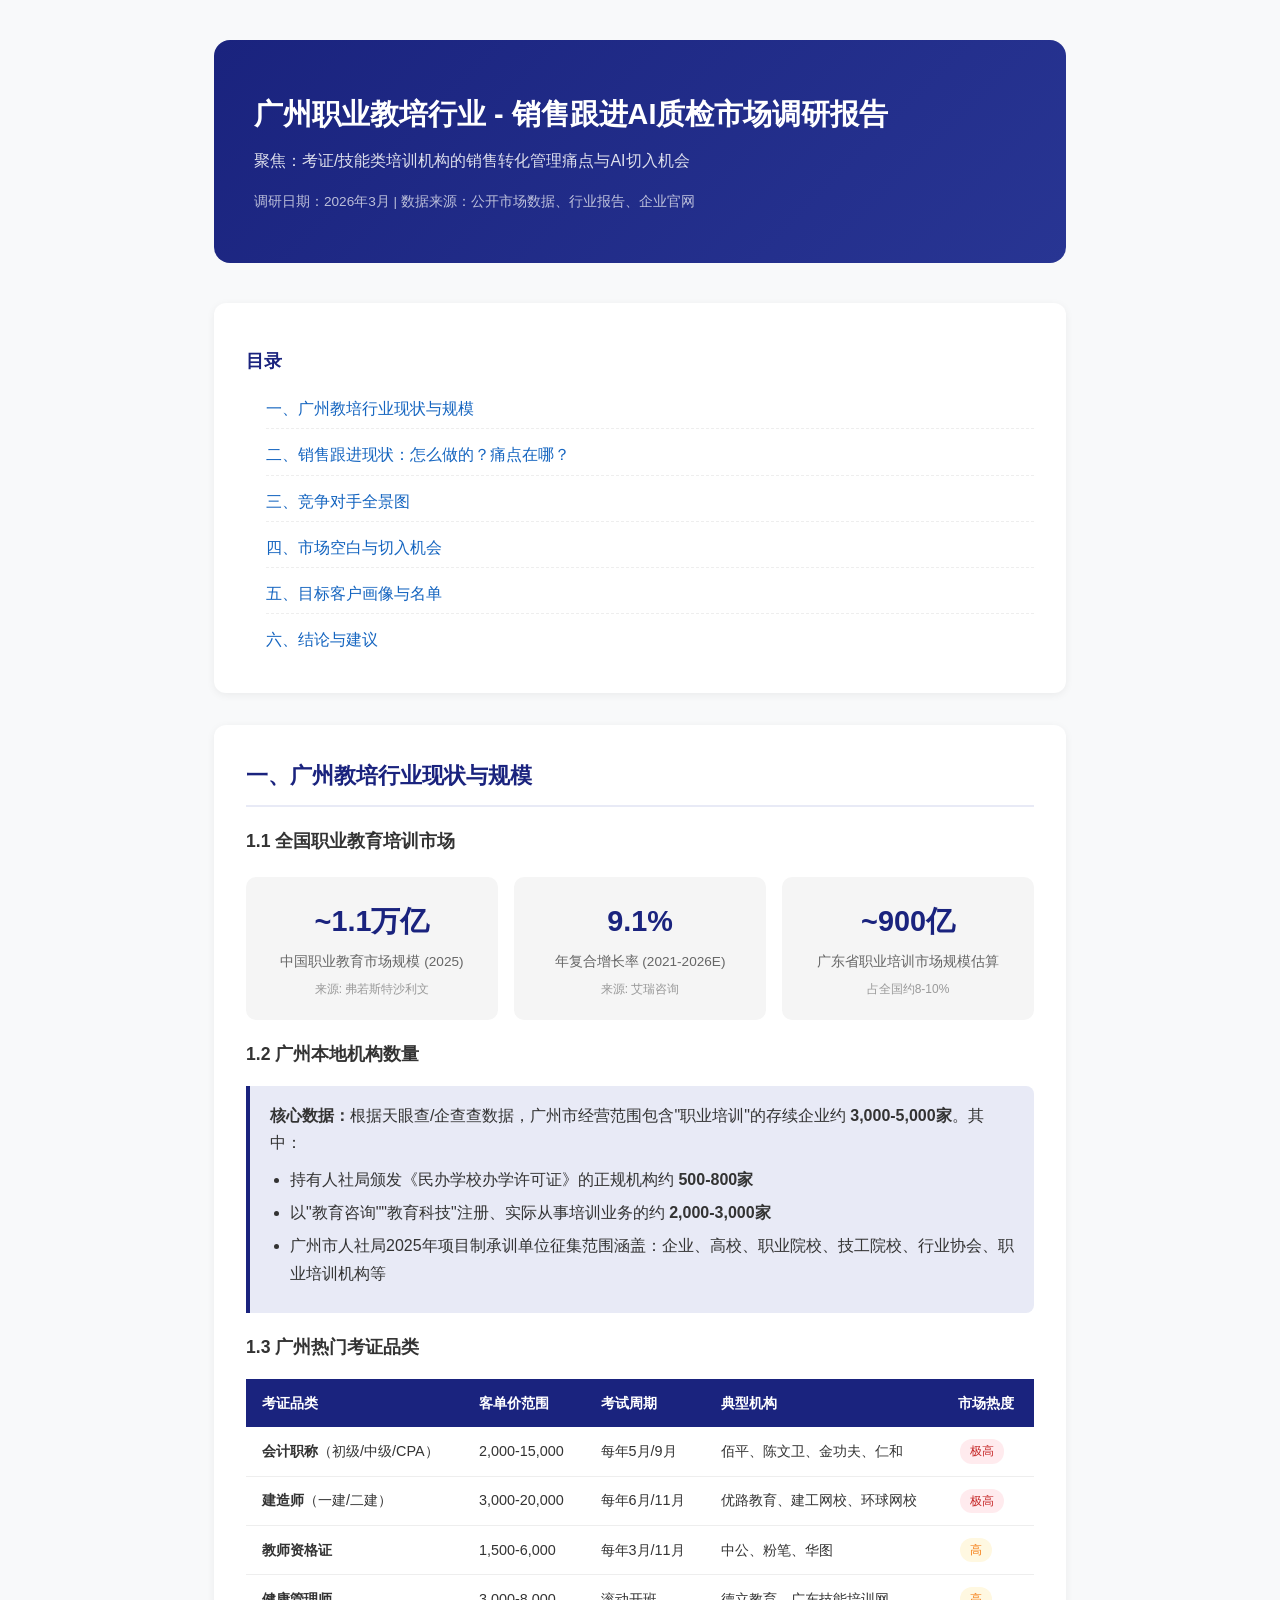
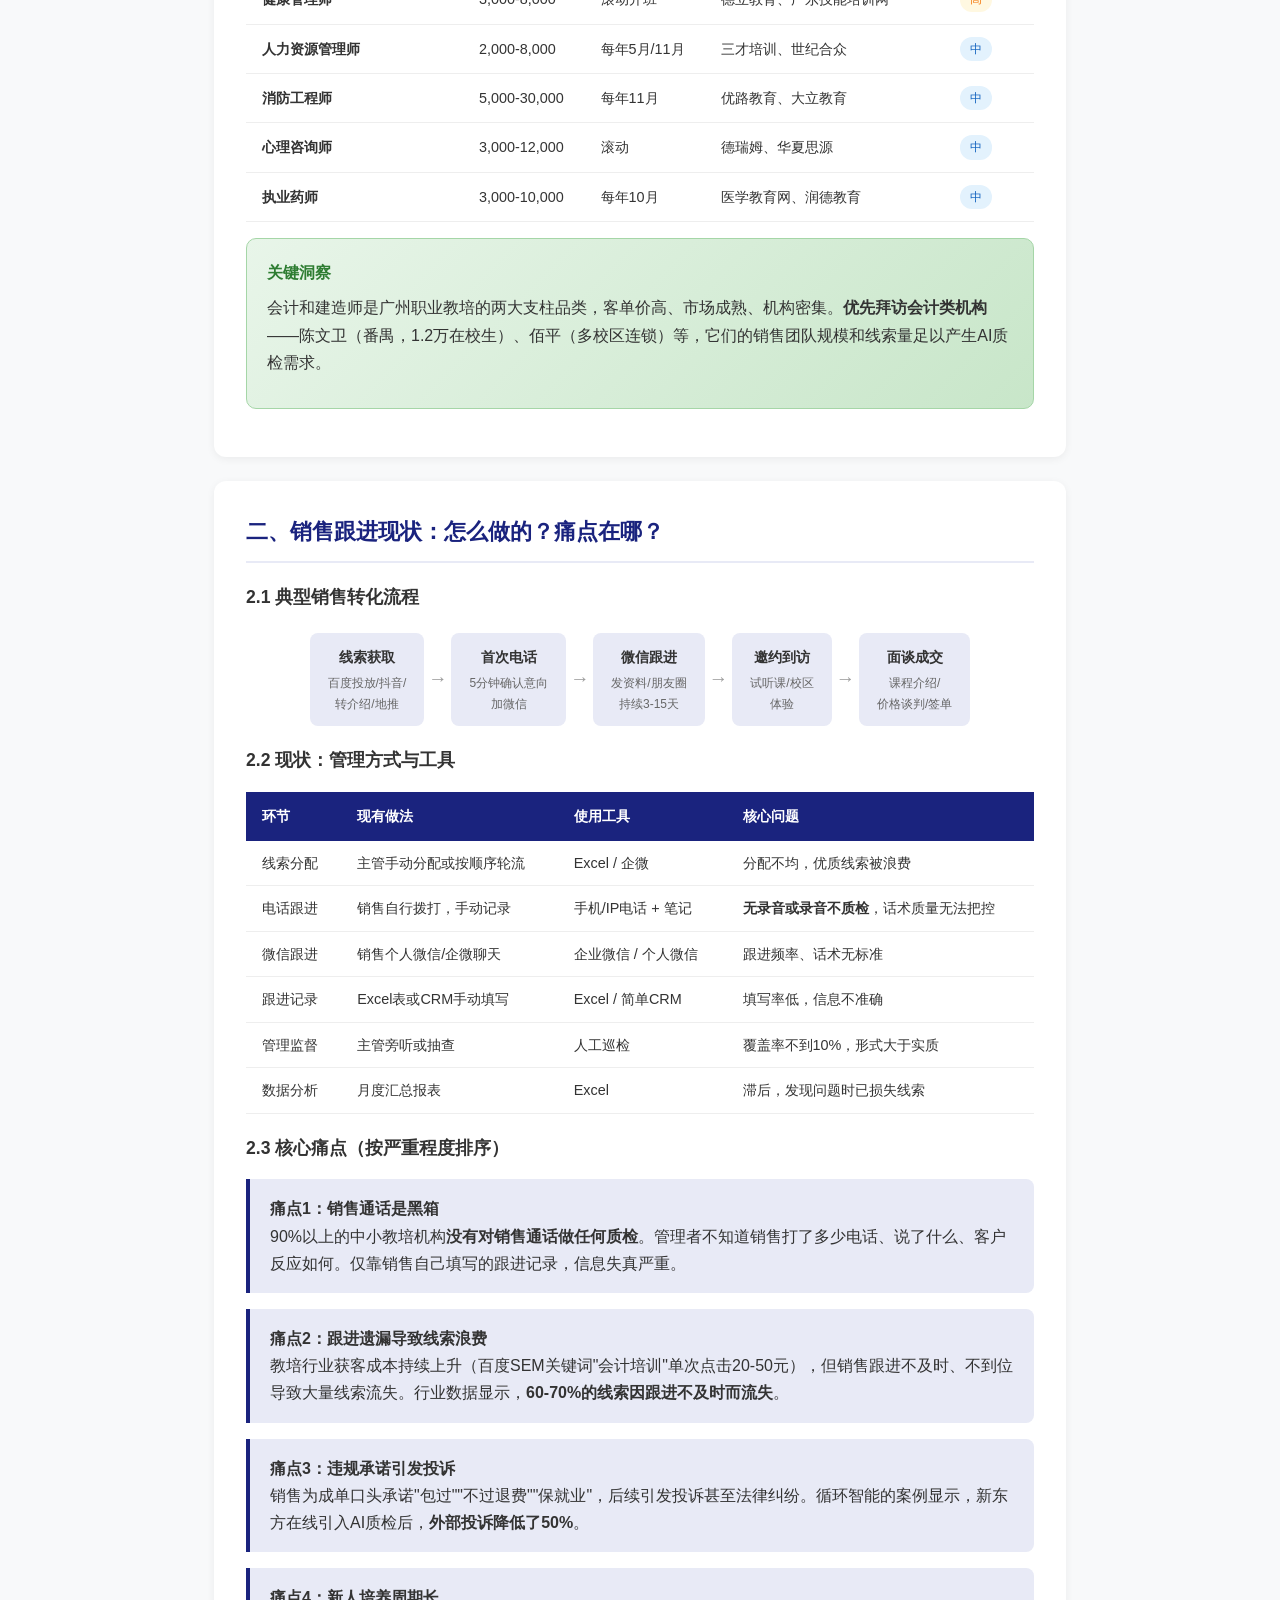
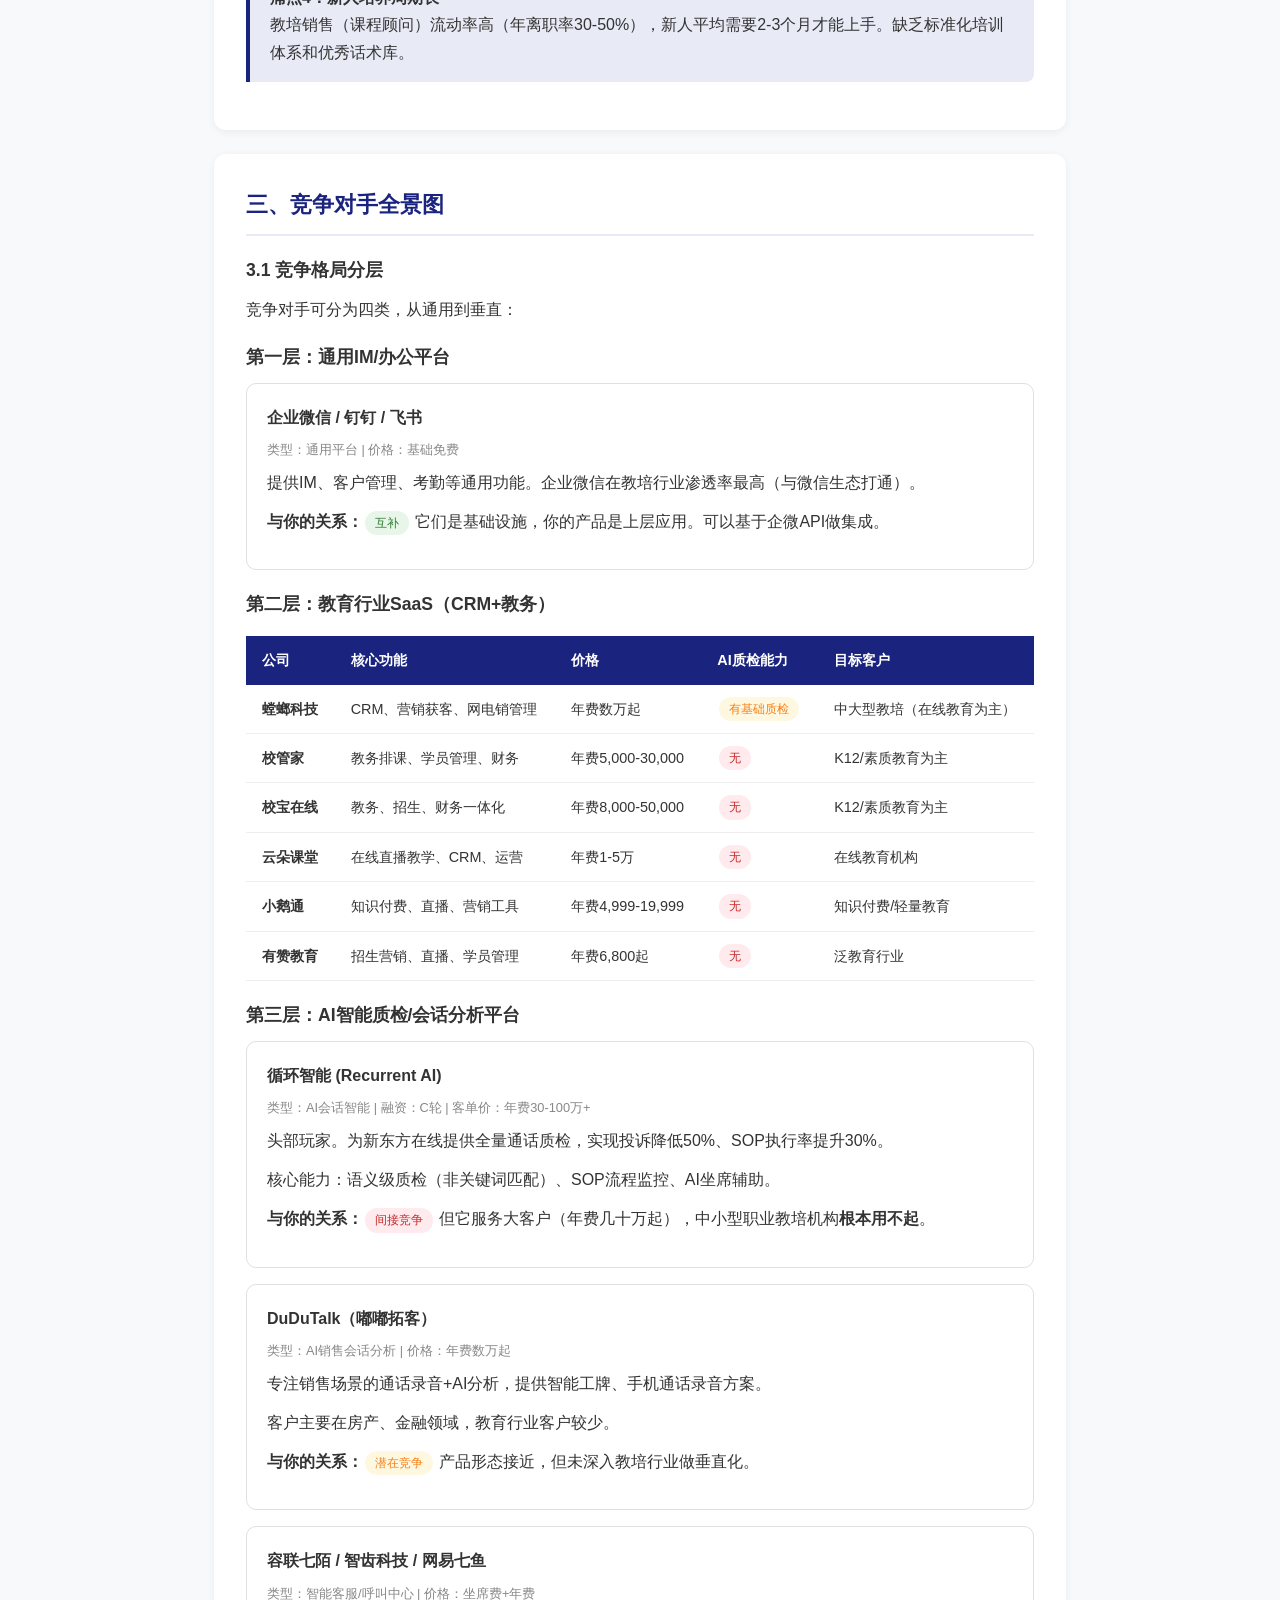
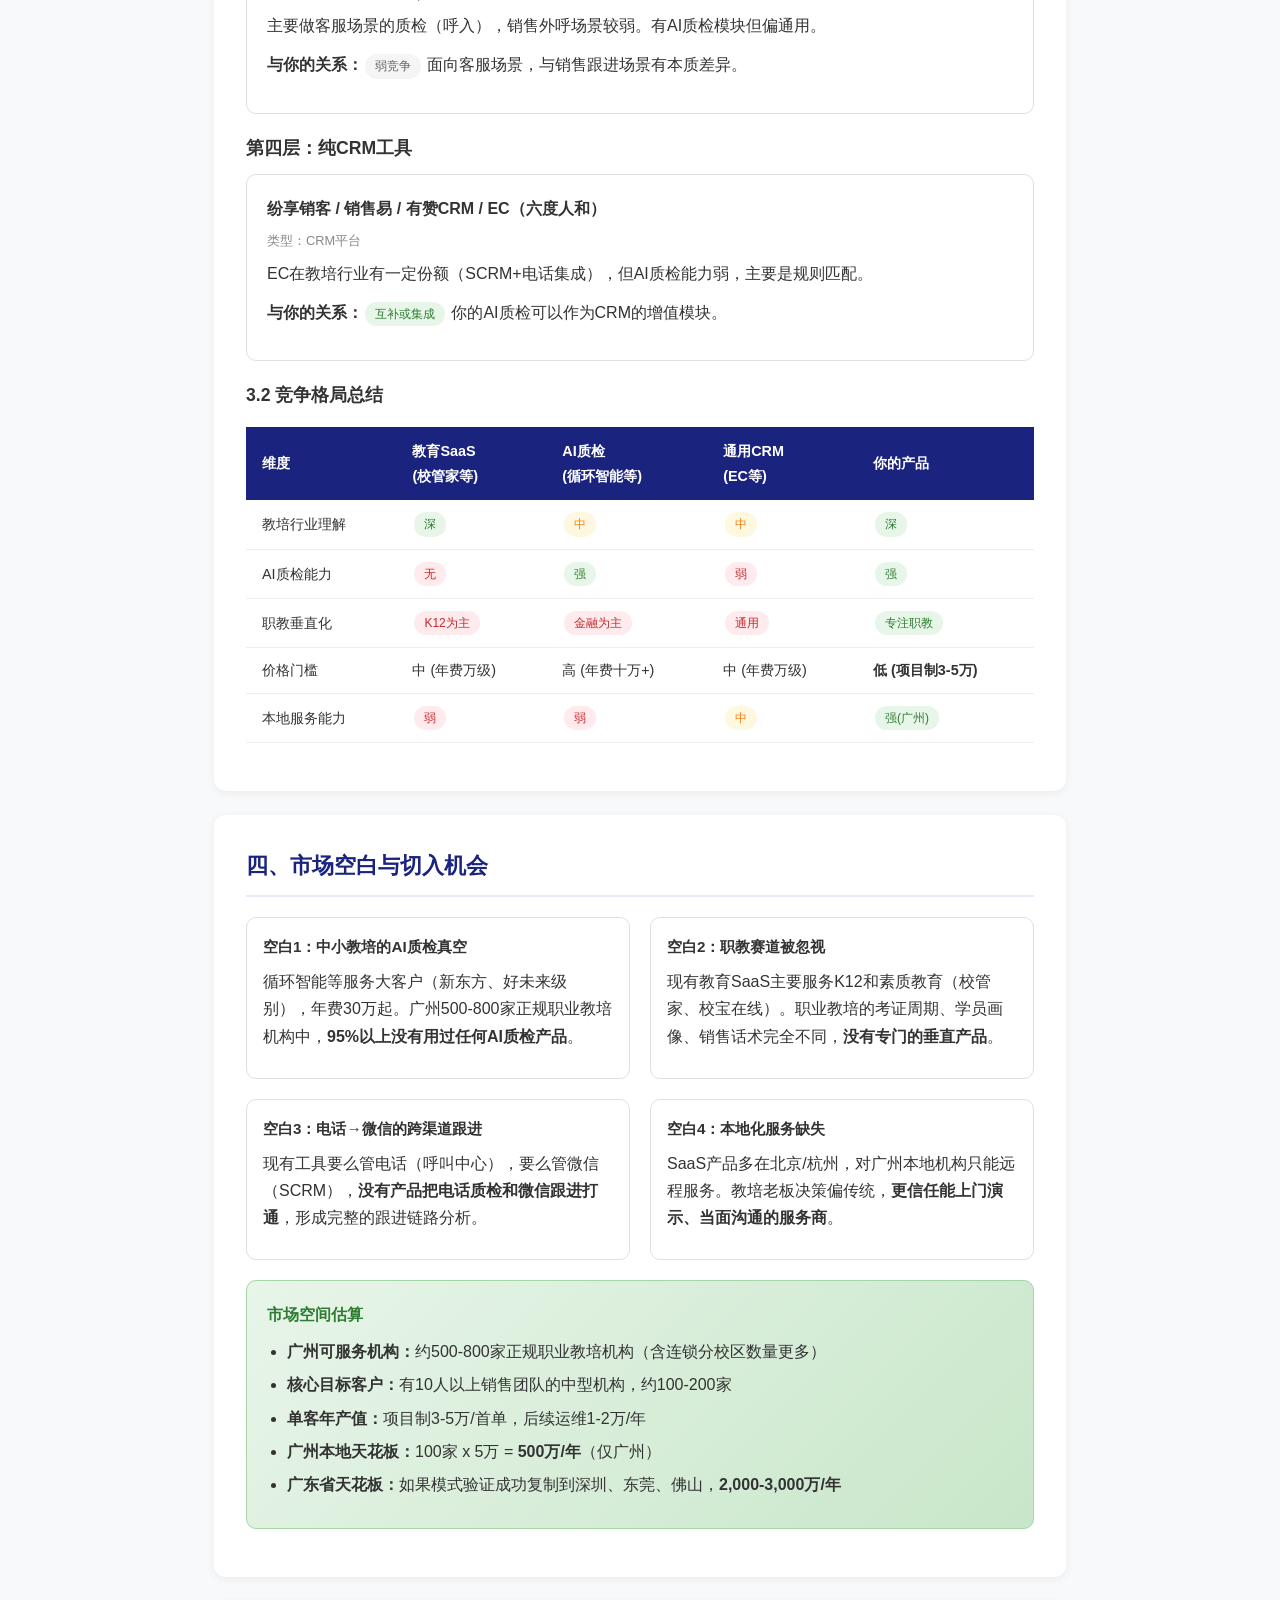
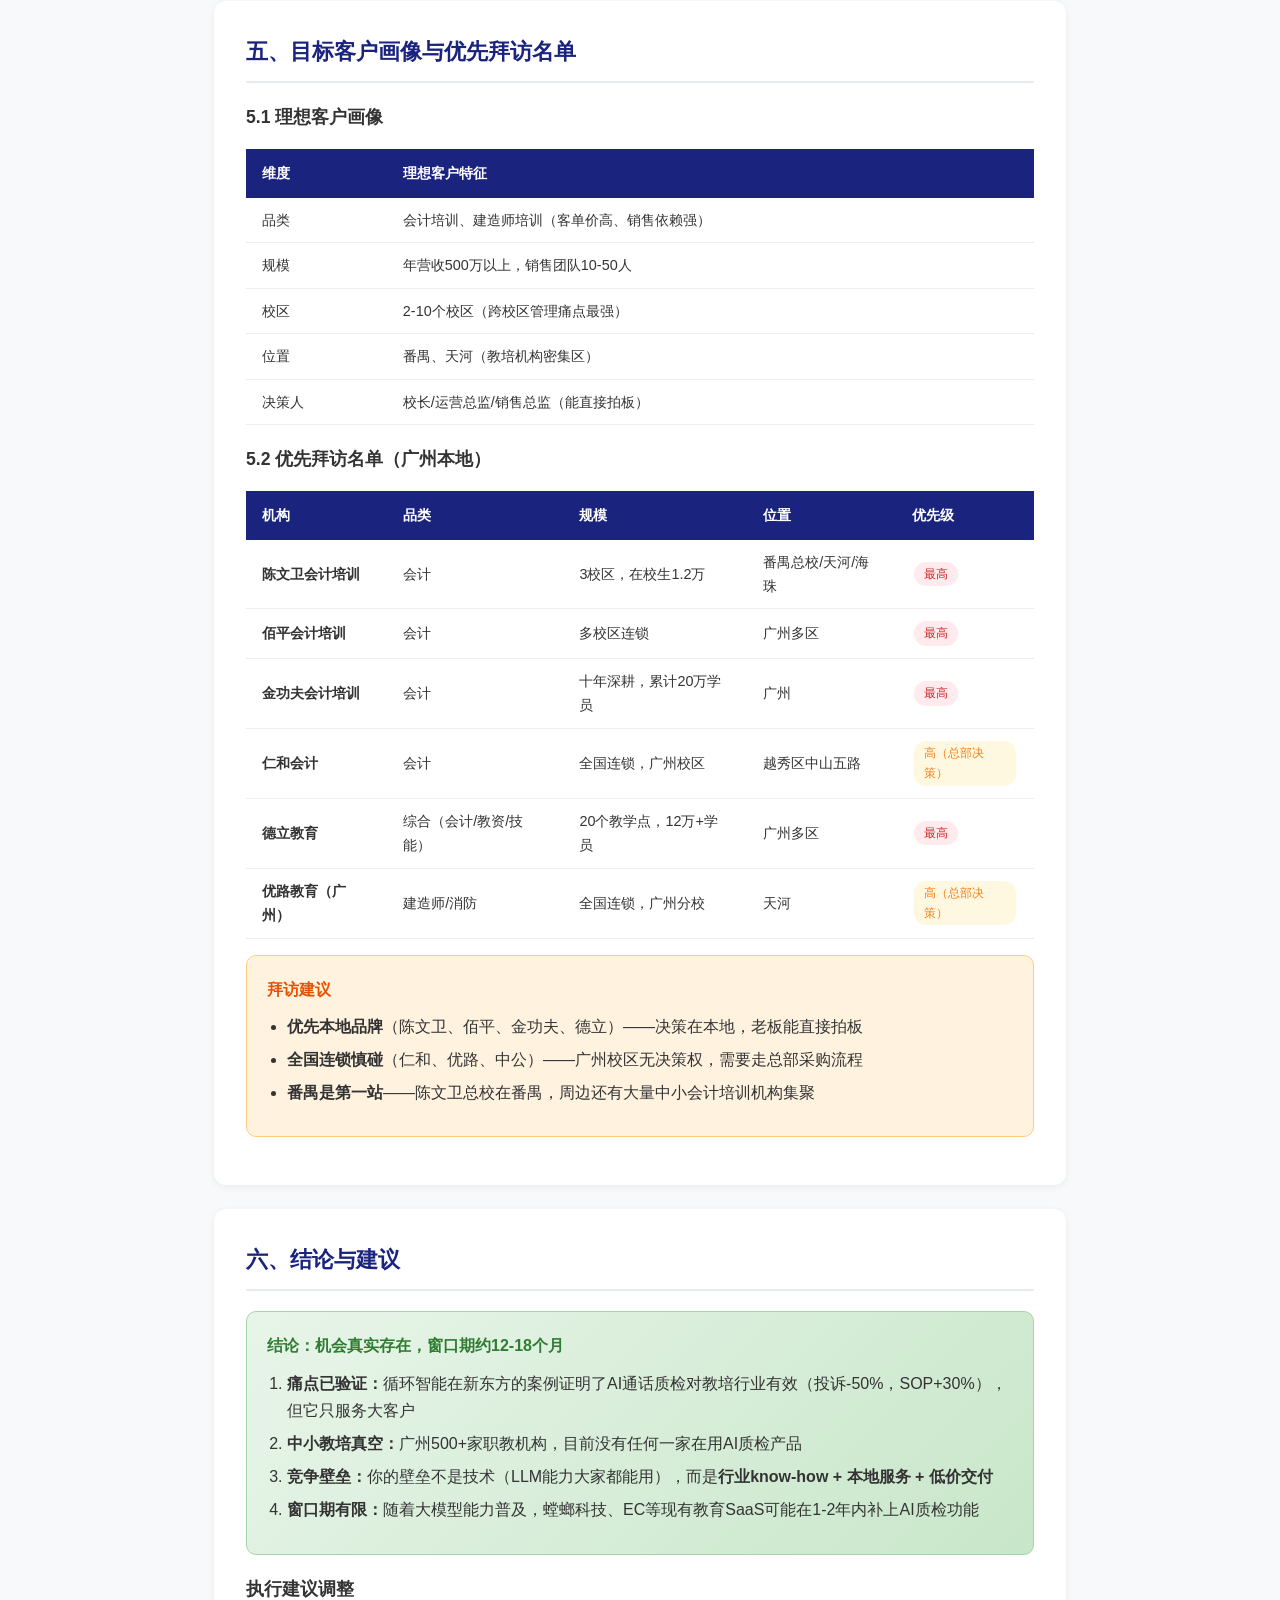
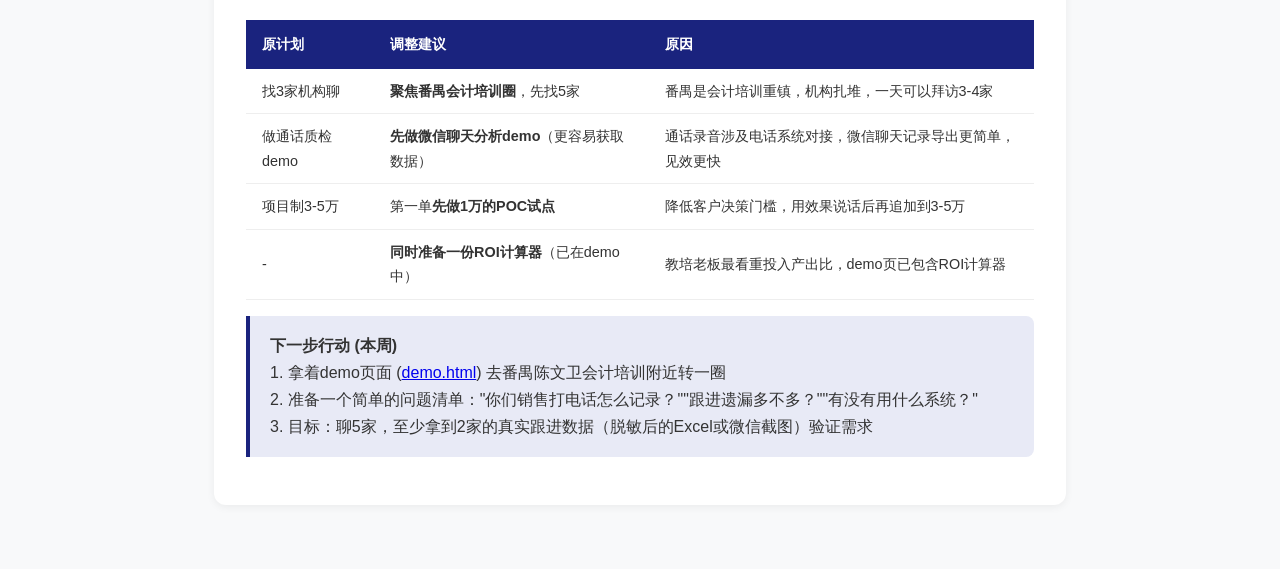
==== market-research.html @ 68fe446b "Add market research report for Guangzhou vocational training industry Comprehensive analysis coverin" ====
<!DOCTYPE html>
<html lang="zh-CN">
<head>
    <meta charset="UTF-8">
    <meta name="viewport" content="width=device-width, initial-scale=1.0">
    <title>广州职业教培行业 - 销售跟进AI质检市场调研报告</title>
    <style>
        * { margin: 0; padding: 0; box-sizing: border-box; }
        body { font-family: -apple-system, "PingFang SC", "Microsoft YaHei", sans-serif; background: #f8f9fa; color: #333; line-height: 1.7; }
        .report { max-width: 900px; margin: 0 auto; padding: 40px 24px; }
        .report-header { background: linear-gradient(135deg, #1a237e, #283593); color: #fff; padding: 50px 40px; border-radius: 16px; margin-bottom: 40px; }
        .report-header h1 { font-size: 1.8rem; margin-bottom: 8px; }
        .report-header .subtitle { opacity: 0.85; font-size: 1rem; }
        .report-header .date { margin-top: 16px; font-size: 0.85rem; opacity: 0.7; }
        .toc { background: #fff; border-radius: 12px; padding: 24px 32px; margin-bottom: 32px; box-shadow: 0 2px 8px rgba(0,0,0,0.06); }
        .toc h3 { margin-bottom: 12px; color: #1a237e; }
        .toc ul { list-style: none; }
        .toc li { padding: 6px 0; border-bottom: 1px dashed #eee; }
        .toc li:last-child { border: none; }
        .toc a { color: #1565c0; text-decoration: none; }
        .toc a:hover { text-decoration: underline; }
        section { background: #fff; border-radius: 12px; padding: 32px; margin-bottom: 24px; box-shadow: 0 2px 8px rgba(0,0,0,0.06); }
        h2 { font-size: 1.4rem; color: #1a237e; margin-bottom: 20px; padding-bottom: 10px; border-bottom: 2px solid #e8eaf6; }
        h3 { font-size: 1.1rem; color: #333; margin: 20px 0 10px; }
        p { margin-bottom: 12px; }
        .highlight-box { background: #e8eaf6; border-left: 4px solid #1a237e; padding: 16px 20px; border-radius: 0 8px 8px 0; margin: 16px 0; }
        .data-grid { display: grid; grid-template-columns: repeat(auto-fit, minmax(200px, 1fr)); gap: 16px; margin: 20px 0; }
        .data-card { background: #f5f5f5; border-radius: 10px; padding: 20px; text-align: center; }
        .data-card .num { font-size: 1.8rem; font-weight: 700; color: #1a237e; }
        .data-card .label { font-size: 0.85rem; color: #666; margin-top: 4px; }
        .data-card .source { font-size: 0.75rem; color: #999; margin-top: 6px; }
        table { width: 100%; border-collapse: collapse; margin: 16px 0; font-size: 0.9rem; }
        th { background: #1a237e; color: #fff; padding: 12px 16px; text-align: left; }
        td { padding: 10px 16px; border-bottom: 1px solid #eee; }
        tr:hover td { background: #f5f5f5; }
        .tag { display: inline-block; padding: 2px 10px; border-radius: 12px; font-size: 0.75rem; font-weight: 500; margin: 2px; }
        .tag-red { background: #ffebee; color: #c62828; }
        .tag-green { background: #e8f5e9; color: #2e7d32; }
        .tag-blue { background: #e3f2fd; color: #1565c0; }
        .tag-yellow { background: #fff8e1; color: #f57f17; }
        .tag-gray { background: #f5f5f5; color: #616161; }
        .flow-chart { display: flex; align-items: center; gap: 0; margin: 20px 0; flex-wrap: wrap; justify-content: center; }
        .flow-step { background: #e8eaf6; border-radius: 8px; padding: 12px 18px; text-align: center; min-width: 100px; }
        .flow-step .step-title { font-weight: 600; font-size: 0.9rem; }
        .flow-step .step-desc { font-size: 0.75rem; color: #666; margin-top: 4px; }
        .flow-arrow { font-size: 1.2rem; color: #9e9e9e; padding: 0 4px; }
        .verdict { background: linear-gradient(135deg, #e8f5e9, #c8e6c9); border: 1px solid #a5d6a7; border-radius: 10px; padding: 20px; margin: 16px 0; }
        .verdict h4 { color: #2e7d32; margin-bottom: 8px; }
        .warning { background: #fff3e0; border: 1px solid #ffcc80; border-radius: 10px; padding: 20px; margin: 16px 0; }
        .warning h4 { color: #e65100; margin-bottom: 8px; }
        ul, ol { margin: 10px 0 10px 20px; }
        li { margin-bottom: 6px; }
        .competitor-card { border: 1px solid #e0e0e0; border-radius: 10px; padding: 20px; margin-bottom: 16px; }
        .competitor-card h4 { margin-bottom: 8px; }
        .competitor-card .comp-type { font-size: 0.8rem; color: #888; margin-bottom: 8px; }
        .gap-matrix { display: grid; grid-template-columns: 1fr 1fr; gap: 20px; margin: 20px 0; }
        .gap-item { border: 1px solid #e0e0e0; border-radius: 10px; padding: 16px; }
        .gap-item h4 { font-size: 0.95rem; margin-bottom: 8px; }
        @media (max-width: 600px) {
            .gap-matrix { grid-template-columns: 1fr; }
            .flow-arrow { display: none; }
            .flow-chart { gap: 8px; }
        }
    </style>
</head>
<body>

<div class="report">

<div class="report-header">
    <h1>广州职业教培行业 - 销售跟进AI质检市场调研报告</h1>
    <div class="subtitle">聚焦：考证/技能类培训机构的销售转化管理痛点与AI切入机会</div>
    <div class="date">调研日期：2026年3月 | 数据来源：公开市场数据、行业报告、企业官网</div>
</div>

<div class="toc">
    <h3>目录</h3>
    <ul>
        <li><a href="#sec1">一、广州教培行业现状与规模</a></li>
        <li><a href="#sec2">二、销售跟进现状：怎么做的？痛点在哪？</a></li>
        <li><a href="#sec3">三、竞争对手全景图</a></li>
        <li><a href="#sec4">四、市场空白与切入机会</a></li>
        <li><a href="#sec5">五、目标客户画像与名单</a></li>
        <li><a href="#sec6">六、结论与建议</a></li>
    </ul>
</div>

<!-- Section 1 -->
<section id="sec1">
<h2>一、广州教培行业现状与规模</h2>

<h3>1.1 全国职业教育培训市场</h3>

<div class="data-grid">
    <div class="data-card">
        <div class="num">~1.1万亿</div>
        <div class="label">中国职业教育市场规模 (2025)</div>
        <div class="source">来源: 弗若斯特沙利文</div>
    </div>
    <div class="data-card">
        <div class="num">9.1%</div>
        <div class="label">年复合增长率 (2021-2026E)</div>
        <div class="source">来源: 艾瑞咨询</div>
    </div>
    <div class="data-card">
        <div class="num">~900亿</div>
        <div class="label">广东省职业培训市场规模估算</div>
        <div class="source">占全国约8-10%</div>
    </div>
</div>

<h3>1.2 广州本地机构数量</h3>

<div class="highlight-box">
    <strong>核心数据：</strong>根据天眼查/企查查数据，广州市经营范围包含"职业培训"的存续企业约 <strong>3,000-5,000家</strong>。其中：
    <ul>
        <li>持有人社局颁发《民办学校办学许可证》的正规机构约 <strong>500-800家</strong></li>
        <li>以"教育咨询""教育科技"注册、实际从事培训业务的约 <strong>2,000-3,000家</strong></li>
        <li>广州市人社局2025年项目制承训单位征集范围涵盖：企业、高校、职业院校、技工院校、行业协会、职业培训机构等</li>
    </ul>
</div>

<h3>1.3 广州热门考证品类</h3>

<table>
    <thead>
        <tr>
            <th>考证品类</th>
            <th>客单价范围</th>
            <th>考试周期</th>
            <th>典型机构</th>
            <th>市场热度</th>
        </tr>
    </thead>
    <tbody>
        <tr>
            <td><strong>会计职称</strong>（初级/中级/CPA）</td>
            <td>2,000-15,000</td>
            <td>每年5月/9月</td>
            <td>佰平、陈文卫、金功夫、仁和</td>
            <td><span class="tag tag-red">极高</span></td>
        </tr>
        <tr>
            <td><strong>建造师</strong>（一建/二建）</td>
            <td>3,000-20,000</td>
            <td>每年6月/11月</td>
            <td>优路教育、建工网校、环球网校</td>
            <td><span class="tag tag-red">极高</span></td>
        </tr>
        <tr>
            <td><strong>教师资格证</strong></td>
            <td>1,500-6,000</td>
            <td>每年3月/11月</td>
            <td>中公、粉笔、华图</td>
            <td><span class="tag tag-yellow">高</span></td>
        </tr>
        <tr>
            <td><strong>健康管理师</strong></td>
            <td>3,000-8,000</td>
            <td>滚动开班</td>
            <td>德立教育、广东技能培训网</td>
            <td><span class="tag tag-yellow">高</span></td>
        </tr>
        <tr>
            <td><strong>人力资源管理师</strong></td>
            <td>2,000-8,000</td>
            <td>每年5月/11月</td>
            <td>三才培训、世纪合众</td>
            <td><span class="tag tag-blue">中</span></td>
        </tr>
        <tr>
            <td><strong>消防工程师</strong></td>
            <td>5,000-30,000</td>
            <td>每年11月</td>
            <td>优路教育、大立教育</td>
            <td><span class="tag tag-blue">中</span></td>
        </tr>
        <tr>
            <td><strong>心理咨询师</strong></td>
            <td>3,000-12,000</td>
            <td>滚动</td>
            <td>德瑞姆、华夏思源</td>
            <td><span class="tag tag-blue">中</span></td>
        </tr>
        <tr>
            <td><strong>执业药师</strong></td>
            <td>3,000-10,000</td>
            <td>每年10月</td>
            <td>医学教育网、润德教育</td>
            <td><span class="tag tag-blue">中</span></td>
        </tr>
    </tbody>
</table>

<div class="verdict">
    <h4>关键洞察</h4>
    <p>会计和建造师是广州职业教培的两大支柱品类，客单价高、市场成熟、机构密集。<strong>优先拜访会计类机构</strong>——陈文卫（番禺，1.2万在校生）、佰平（多校区连锁）等，它们的销售团队规模和线索量足以产生AI质检需求。</p>
</div>
</section>

<!-- Section 2 -->
<section id="sec2">
<h2>二、销售跟进现状：怎么做的？痛点在哪？</h2>

<h3>2.1 典型销售转化流程</h3>

<div class="flow-chart">
    <div class="flow-step">
        <div class="step-title">线索获取</div>
        <div class="step-desc">百度投放/抖音/<br>转介绍/地推</div>
    </div>
    <span class="flow-arrow">&rarr;</span>
    <div class="flow-step">
        <div class="step-title">首次电话</div>
        <div class="step-desc">5分钟确认意向<br>加微信</div>
    </div>
    <span class="flow-arrow">&rarr;</span>
    <div class="flow-step">
        <div class="step-title">微信跟进</div>
        <div class="step-desc">发资料/朋友圈<br>持续3-15天</div>
    </div>
    <span class="flow-arrow">&rarr;</span>
    <div class="flow-step">
        <div class="step-title">邀约到访</div>
        <div class="step-desc">试听课/校区<br>体验</div>
    </div>
    <span class="flow-arrow">&rarr;</span>
    <div class="flow-step">
        <div class="step-title">面谈成交</div>
        <div class="step-desc">课程介绍/<br>价格谈判/签单</div>
    </div>
</div>

<h3>2.2 现状：管理方式与工具</h3>

<table>
    <thead>
        <tr>
            <th>环节</th>
            <th>现有做法</th>
            <th>使用工具</th>
            <th>核心问题</th>
        </tr>
    </thead>
    <tbody>
        <tr>
            <td>线索分配</td>
            <td>主管手动分配或按顺序轮流</td>
            <td>Excel / 企微</td>
            <td>分配不均，优质线索被浪费</td>
        </tr>
        <tr>
            <td>电话跟进</td>
            <td>销售自行拨打，手动记录</td>
            <td>手机/IP电话 + 笔记</td>
            <td><strong>无录音或录音不质检</strong>，话术质量无法把控</td>
        </tr>
        <tr>
            <td>微信跟进</td>
            <td>销售个人微信/企微聊天</td>
            <td>企业微信 / 个人微信</td>
            <td>跟进频率、话术无标准</td>
        </tr>
        <tr>
            <td>跟进记录</td>
            <td>Excel表或CRM手动填写</td>
            <td>Excel / 简单CRM</td>
            <td>填写率低，信息不准确</td>
        </tr>
        <tr>
            <td>管理监督</td>
            <td>主管旁听或抽查</td>
            <td>人工巡检</td>
            <td>覆盖率不到10%，形式大于实质</td>
        </tr>
        <tr>
            <td>数据分析</td>
            <td>月度汇总报表</td>
            <td>Excel</td>
            <td>滞后，发现问题时已损失线索</td>
        </tr>
    </tbody>
</table>

<h3>2.3 核心痛点（按严重程度排序）</h3>

<div class="highlight-box">
    <strong>痛点1：销售通话是黑箱</strong><br>
    90%以上的中小教培机构<strong>没有对销售通话做任何质检</strong>。管理者不知道销售打了多少电话、说了什么、客户反应如何。仅靠销售自己填写的跟进记录，信息失真严重。
</div>

<div class="highlight-box">
    <strong>痛点2：跟进遗漏导致线索浪费</strong><br>
    教培行业获客成本持续上升（百度SEM关键词"会计培训"单次点击20-50元），但销售跟进不及时、不到位导致大量线索流失。行业数据显示，<strong>60-70%的线索因跟进不及时而流失</strong>。
</div>

<div class="highlight-box">
    <strong>痛点3：违规承诺引发投诉</strong><br>
    销售为成单口头承诺"包过""不过退费""保就业"，后续引发投诉甚至法律纠纷。循环智能的案例显示，新东方在线引入AI质检后，<strong>外部投诉降低了50%</strong>。
</div>

<div class="highlight-box">
    <strong>痛点4：新人培养周期长</strong><br>
    教培销售（课程顾问）流动率高（年离职率30-50%），新人平均需要2-3个月才能上手。缺乏标准化培训体系和优秀话术库。
</div>
</section>

<!-- Section 3 -->
<section id="sec3">
<h2>三、竞争对手全景图</h2>

<h3>3.1 竞争格局分层</h3>

<p>竞争对手可分为四类，从通用到垂直：</p>

<h3>第一层：通用IM/办公平台</h3>
<div class="competitor-card">
    <h4>企业微信 / 钉钉 / 飞书</h4>
    <div class="comp-type">类型：通用平台 | 价格：基础免费</div>
    <p>提供IM、客户管理、考勤等通用功能。企业微信在教培行业渗透率最高（与微信生态打通）。</p>
    <p><strong>与你的关系：</strong><span class="tag tag-green">互补</span> 它们是基础设施，你的产品是上层应用。可以基于企微API做集成。</p>
</div>

<h3>第二层：教育行业SaaS（CRM+教务）</h3>

<table>
    <thead>
        <tr>
            <th>公司</th>
            <th>核心功能</th>
            <th>价格</th>
            <th>AI质检能力</th>
            <th>目标客户</th>
        </tr>
    </thead>
    <tbody>
        <tr>
            <td><strong>螳螂科技</strong></td>
            <td>CRM、营销获客、网电销管理</td>
            <td>年费数万起</td>
            <td><span class="tag tag-yellow">有基础质检</span></td>
            <td>中大型教培（在线教育为主）</td>
        </tr>
        <tr>
            <td><strong>校管家</strong></td>
            <td>教务排课、学员管理、财务</td>
            <td>年费5,000-30,000</td>
            <td><span class="tag tag-red">无</span></td>
            <td>K12/素质教育为主</td>
        </tr>
        <tr>
            <td><strong>校宝在线</strong></td>
            <td>教务、招生、财务一体化</td>
            <td>年费8,000-50,000</td>
            <td><span class="tag tag-red">无</span></td>
            <td>K12/素质教育为主</td>
        </tr>
        <tr>
            <td><strong>云朵课堂</strong></td>
            <td>在线直播教学、CRM、运营</td>
            <td>年费1-5万</td>
            <td><span class="tag tag-red">无</span></td>
            <td>在线教育机构</td>
        </tr>
        <tr>
            <td><strong>小鹅通</strong></td>
            <td>知识付费、直播、营销工具</td>
            <td>年费4,999-19,999</td>
            <td><span class="tag tag-red">无</span></td>
            <td>知识付费/轻量教育</td>
        </tr>
        <tr>
            <td><strong>有赞教育</strong></td>
            <td>招生营销、直播、学员管理</td>
            <td>年费6,800起</td>
            <td><span class="tag tag-red">无</span></td>
            <td>泛教育行业</td>
        </tr>
    </tbody>
</table>

<h3>第三层：AI智能质检/会话分析平台</h3>

<div class="competitor-card">
    <h4>循环智能 (Recurrent AI)</h4>
    <div class="comp-type">类型：AI会话智能 | 融资：C轮 | 客单价：年费30-100万+</div>
    <p>头部玩家。为新东方在线提供全量通话质检，实现投诉降低50%、SOP执行率提升30%。</p>
    <p>核心能力：语义级质检（非关键词匹配）、SOP流程监控、AI坐席辅助。</p>
    <p><strong>与你的关系：</strong><span class="tag tag-red">间接竞争</span> 但它服务大客户（年费几十万起），中小型职业教培机构<strong>根本用不起</strong>。</p>
</div>

<div class="competitor-card">
    <h4>DuDuTalk（嘟嘟拓客）</h4>
    <div class="comp-type">类型：AI销售会话分析 | 价格：年费数万起</div>
    <p>专注销售场景的通话录音+AI分析，提供智能工牌、手机通话录音方案。</p>
    <p>客户主要在房产、金融领域，教育行业客户较少。</p>
    <p><strong>与你的关系：</strong><span class="tag tag-yellow">潜在竞争</span> 产品形态接近，但未深入教培行业做垂直化。</p>
</div>

<div class="competitor-card">
    <h4>容联七陌 / 智齿科技 / 网易七鱼</h4>
    <div class="comp-type">类型：智能客服/呼叫中心 | 价格：坐席费+年费</div>
    <p>主要做客服场景的质检（呼入），销售外呼场景较弱。有AI质检模块但偏通用。</p>
    <p><strong>与你的关系：</strong><span class="tag tag-gray">弱竞争</span> 面向客服场景，与销售跟进场景有本质差异。</p>
</div>

<h3>第四层：纯CRM工具</h3>
<div class="competitor-card">
    <h4>纷享销客 / 销售易 / 有赞CRM / EC（六度人和）</h4>
    <div class="comp-type">类型：CRM平台</div>
    <p>EC在教培行业有一定份额（SCRM+电话集成），但AI质检能力弱，主要是规则匹配。</p>
    <p><strong>与你的关系：</strong><span class="tag tag-green">互补或集成</span> 你的AI质检可以作为CRM的增值模块。</p>
</div>

<h3>3.2 竞争格局总结</h3>

<table>
    <thead>
        <tr>
            <th>维度</th>
            <th>教育SaaS<br>(校管家等)</th>
            <th>AI质检<br>(循环智能等)</th>
            <th>通用CRM<br>(EC等)</th>
            <th>你的产品</th>
        </tr>
    </thead>
    <tbody>
        <tr>
            <td>教培行业理解</td>
            <td><span class="tag tag-green">深</span></td>
            <td><span class="tag tag-yellow">中</span></td>
            <td><span class="tag tag-yellow">中</span></td>
            <td><span class="tag tag-green">深</span></td>
        </tr>
        <tr>
            <td>AI质检能力</td>
            <td><span class="tag tag-red">无</span></td>
            <td><span class="tag tag-green">强</span></td>
            <td><span class="tag tag-red">弱</span></td>
            <td><span class="tag tag-green">强</span></td>
        </tr>
        <tr>
            <td>职教垂直化</td>
            <td><span class="tag tag-red">K12为主</span></td>
            <td><span class="tag tag-red">金融为主</span></td>
            <td><span class="tag tag-red">通用</span></td>
            <td><span class="tag tag-green">专注职教</span></td>
        </tr>
        <tr>
            <td>价格门槛</td>
            <td>中 (年费万级)</td>
            <td>高 (年费十万+)</td>
            <td>中 (年费万级)</td>
            <td><strong>低 (项目制3-5万)</strong></td>
        </tr>
        <tr>
            <td>本地服务能力</td>
            <td><span class="tag tag-red">弱</span></td>
            <td><span class="tag tag-red">弱</span></td>
            <td><span class="tag tag-yellow">中</span></td>
            <td><span class="tag tag-green">强(广州)</span></td>
        </tr>
    </tbody>
</table>
</section>

<!-- Section 4 -->
<section id="sec4">
<h2>四、市场空白与切入机会</h2>

<div class="gap-matrix">
    <div class="gap-item">
        <h4>空白1：中小教培的AI质检真空</h4>
        <p>循环智能等服务大客户（新东方、好未来级别），年费30万起。广州500-800家正规职业教培机构中，<strong>95%以上没有用过任何AI质检产品</strong>。</p>
    </div>
    <div class="gap-item">
        <h4>空白2：职教赛道被忽视</h4>
        <p>现有教育SaaS主要服务K12和素质教育（校管家、校宝在线）。职业教培的考证周期、学员画像、销售话术完全不同，<strong>没有专门的垂直产品</strong>。</p>
    </div>
    <div class="gap-item">
        <h4>空白3：电话→微信的跨渠道跟进</h4>
        <p>现有工具要么管电话（呼叫中心），要么管微信（SCRM），<strong>没有产品把电话质检和微信跟进打通</strong>，形成完整的跟进链路分析。</p>
    </div>
    <div class="gap-item">
        <h4>空白4：本地化服务缺失</h4>
        <p>SaaS产品多在北京/杭州，对广州本地机构只能远程服务。教培老板决策偏传统，<strong>更信任能上门演示、当面沟通的服务商</strong>。</p>
    </div>
</div>

<div class="verdict">
    <h4>市场空间估算</h4>
    <ul>
        <li><strong>广州可服务机构：</strong>约500-800家正规职业教培机构（含连锁分校区数量更多）</li>
        <li><strong>核心目标客户：</strong>有10人以上销售团队的中型机构，约100-200家</li>
        <li><strong>单客年产值：</strong>项目制3-5万/首单，后续运维1-2万/年</li>
        <li><strong>广州本地天花板：</strong>100家 x 5万 = <strong>500万/年</strong>（仅广州）</li>
        <li><strong>广东省天花板：</strong>如果模式验证成功复制到深圳、东莞、佛山，<strong>2,000-3,000万/年</strong></li>
    </ul>
</div>
</section>

<!-- Section 5 -->
<section id="sec5">
<h2>五、目标客户画像与优先拜访名单</h2>

<h3>5.1 理想客户画像</h3>

<table>
    <thead>
        <tr>
            <th>维度</th>
            <th>理想客户特征</th>
        </tr>
    </thead>
    <tbody>
        <tr>
            <td>品类</td>
            <td>会计培训、建造师培训（客单价高、销售依赖强）</td>
        </tr>
        <tr>
            <td>规模</td>
            <td>年营收500万以上，销售团队10-50人</td>
        </tr>
        <tr>
            <td>校区</td>
            <td>2-10个校区（跨校区管理痛点最强）</td>
        </tr>
        <tr>
            <td>位置</td>
            <td>番禺、天河（教培机构密集区）</td>
        </tr>
        <tr>
            <td>决策人</td>
            <td>校长/运营总监/销售总监（能直接拍板）</td>
        </tr>
    </tbody>
</table>

<h3>5.2 优先拜访名单（广州本地）</h3>

<table>
    <thead>
        <tr>
            <th>机构</th>
            <th>品类</th>
            <th>规模</th>
            <th>位置</th>
            <th>优先级</th>
        </tr>
    </thead>
    <tbody>
        <tr>
            <td><strong>陈文卫会计培训</strong></td>
            <td>会计</td>
            <td>3校区，在校生1.2万</td>
            <td>番禺总校/天河/海珠</td>
            <td><span class="tag tag-red">最高</span></td>
        </tr>
        <tr>
            <td><strong>佰平会计培训</strong></td>
            <td>会计</td>
            <td>多校区连锁</td>
            <td>广州多区</td>
            <td><span class="tag tag-red">最高</span></td>
        </tr>
        <tr>
            <td><strong>金功夫会计培训</strong></td>
            <td>会计</td>
            <td>十年深耕，累计20万学员</td>
            <td>广州</td>
            <td><span class="tag tag-red">最高</span></td>
        </tr>
        <tr>
            <td><strong>仁和会计</strong></td>
            <td>会计</td>
            <td>全国连锁，广州校区</td>
            <td>越秀区中山五路</td>
            <td><span class="tag tag-yellow">高（总部决策）</span></td>
        </tr>
        <tr>
            <td><strong>德立教育</strong></td>
            <td>综合（会计/教资/技能）</td>
            <td>20个教学点，12万+学员</td>
            <td>广州多区</td>
            <td><span class="tag tag-red">最高</span></td>
        </tr>
        <tr>
            <td><strong>优路教育（广州）</strong></td>
            <td>建造师/消防</td>
            <td>全国连锁，广州分校</td>
            <td>天河</td>
            <td><span class="tag tag-yellow">高（总部决策）</span></td>
        </tr>
    </tbody>
</table>

<div class="warning">
    <h4>拜访建议</h4>
    <ul>
        <li><strong>优先本地品牌</strong>（陈文卫、佰平、金功夫、德立）——决策在本地，老板能直接拍板</li>
        <li><strong>全国连锁慎碰</strong>（仁和、优路、中公）——广州校区无决策权，需要走总部采购流程</li>
        <li><strong>番禺是第一站</strong>——陈文卫总校在番禺，周边还有大量中小会计培训机构集聚</li>
    </ul>
</div>
</section>

<!-- Section 6 -->
<section id="sec6">
<h2>六、结论与建议</h2>

<div class="verdict">
    <h4>结论：机会真实存在，窗口期约12-18个月</h4>
    <ol>
        <li><strong>痛点已验证：</strong>循环智能在新东方的案例证明了AI通话质检对教培行业有效（投诉-50%，SOP+30%），但它只服务大客户</li>
        <li><strong>中小教培真空：</strong>广州500+家职教机构，目前没有任何一家在用AI质检产品</li>
        <li><strong>竞争壁垒：</strong>你的壁垒不是技术（LLM能力大家都能用），而是<strong>行业know-how + 本地服务 + 低价交付</strong></li>
        <li><strong>窗口期有限：</strong>随着大模型能力普及，螳螂科技、EC等现有教育SaaS可能在1-2年内补上AI质检功能</li>
    </ol>
</div>

<h3>执行建议调整</h3>

<table>
    <thead>
        <tr>
            <th>原计划</th>
            <th>调整建议</th>
            <th>原因</th>
        </tr>
    </thead>
    <tbody>
        <tr>
            <td>找3家机构聊</td>
            <td><strong>聚焦番禺会计培训圈</strong>，先找5家</td>
            <td>番禺是会计培训重镇，机构扎堆，一天可以拜访3-4家</td>
        </tr>
        <tr>
            <td>做通话质检demo</td>
            <td><strong>先做微信聊天分析demo</strong>（更容易获取数据）</td>
            <td>通话录音涉及电话系统对接，微信聊天记录导出更简单，见效更快</td>
        </tr>
        <tr>
            <td>项目制3-5万</td>
            <td>第一单<strong>先做1万的POC试点</strong></td>
            <td>降低客户决策门槛，用效果说话后再追加到3-5万</td>
        </tr>
        <tr>
            <td>-</td>
            <td><strong>同时准备一份ROI计算器</strong>（已在demo中）</td>
            <td>教培老板最看重投入产出比，demo页已包含ROI计算器</td>
        </tr>
    </tbody>
</table>

<div class="highlight-box">
    <strong>下一步行动 (本周)</strong><br>
    1. 拿着demo页面 (<a href="demo.html">demo.html</a>) 去番禺陈文卫会计培训附近转一圈<br>
    2. 准备一个简单的问题清单："你们销售打电话怎么记录？""跟进遗漏多不多？""有没有用什么系统？"<br>
    3. 目标：聊5家，至少拿到2家的真实跟进数据（脱敏后的Excel或微信截图）验证需求
</div>

</section>

</div>

</body>
</html>
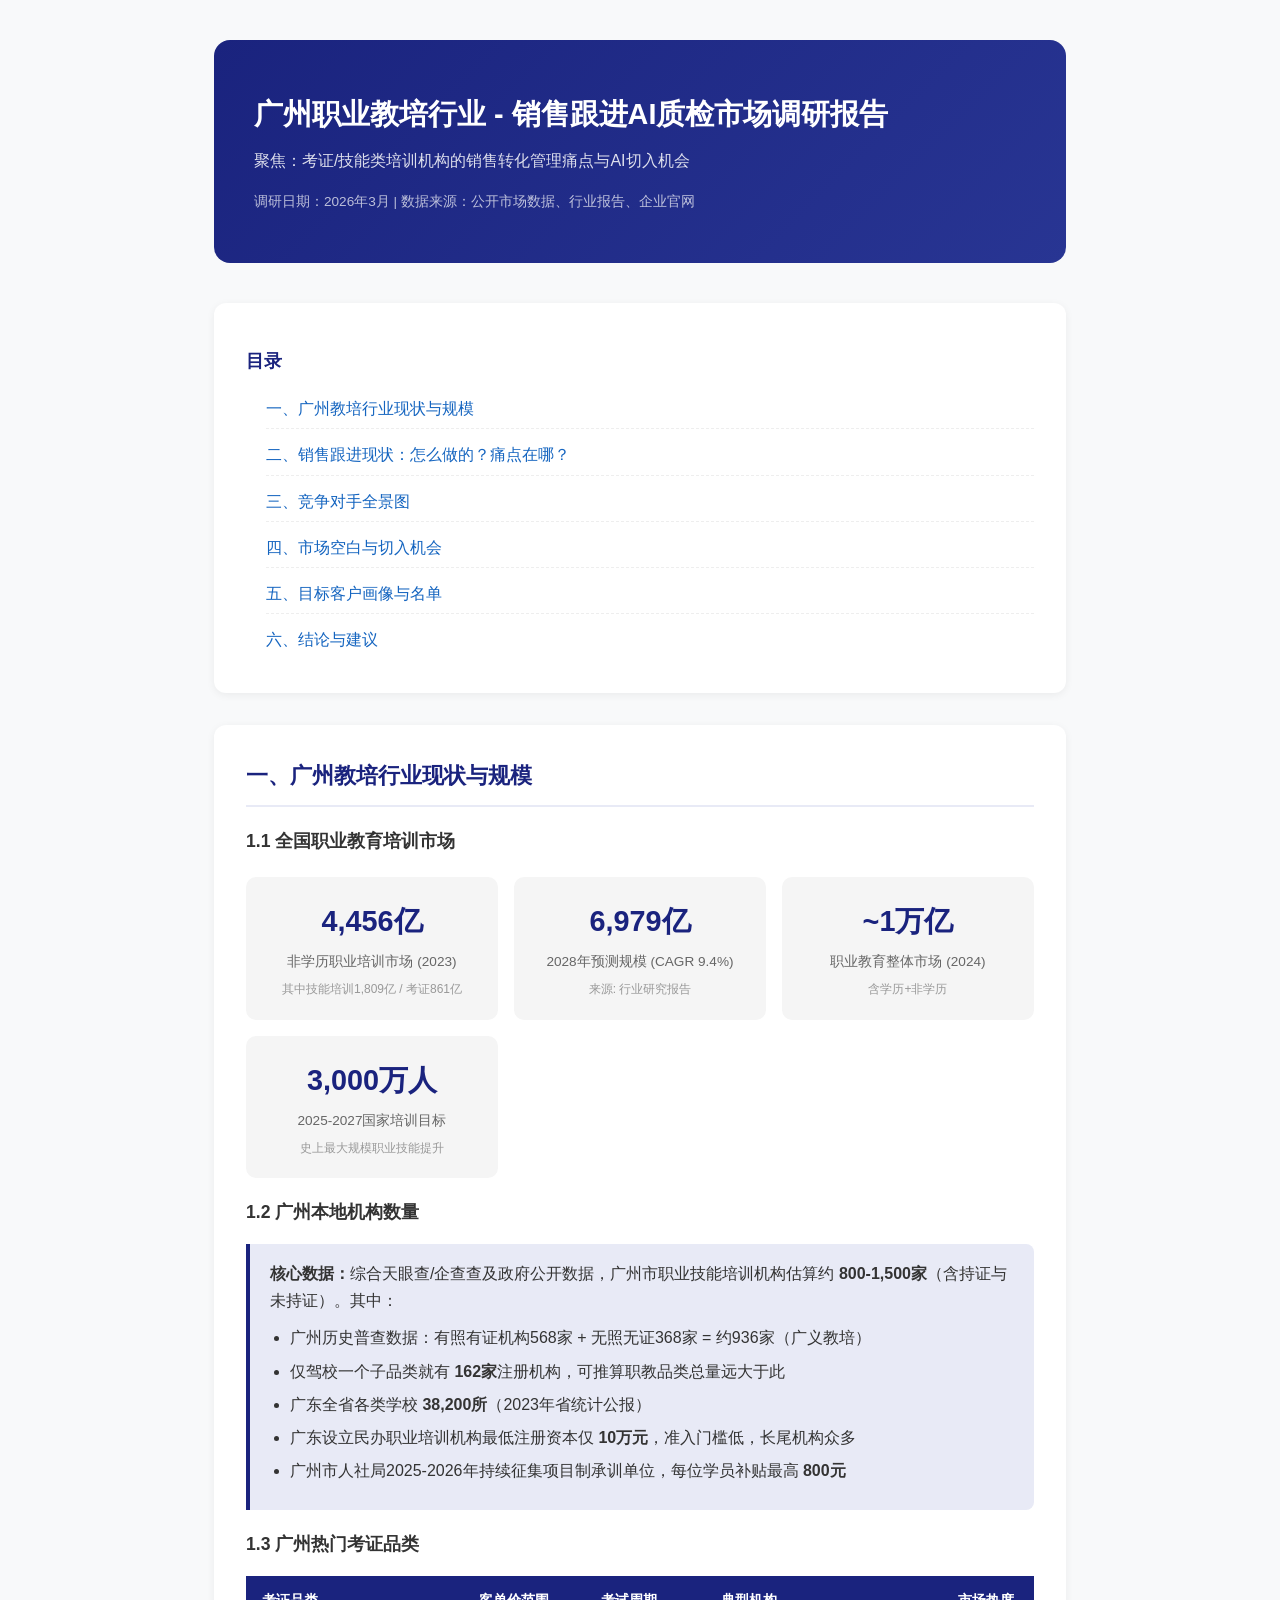
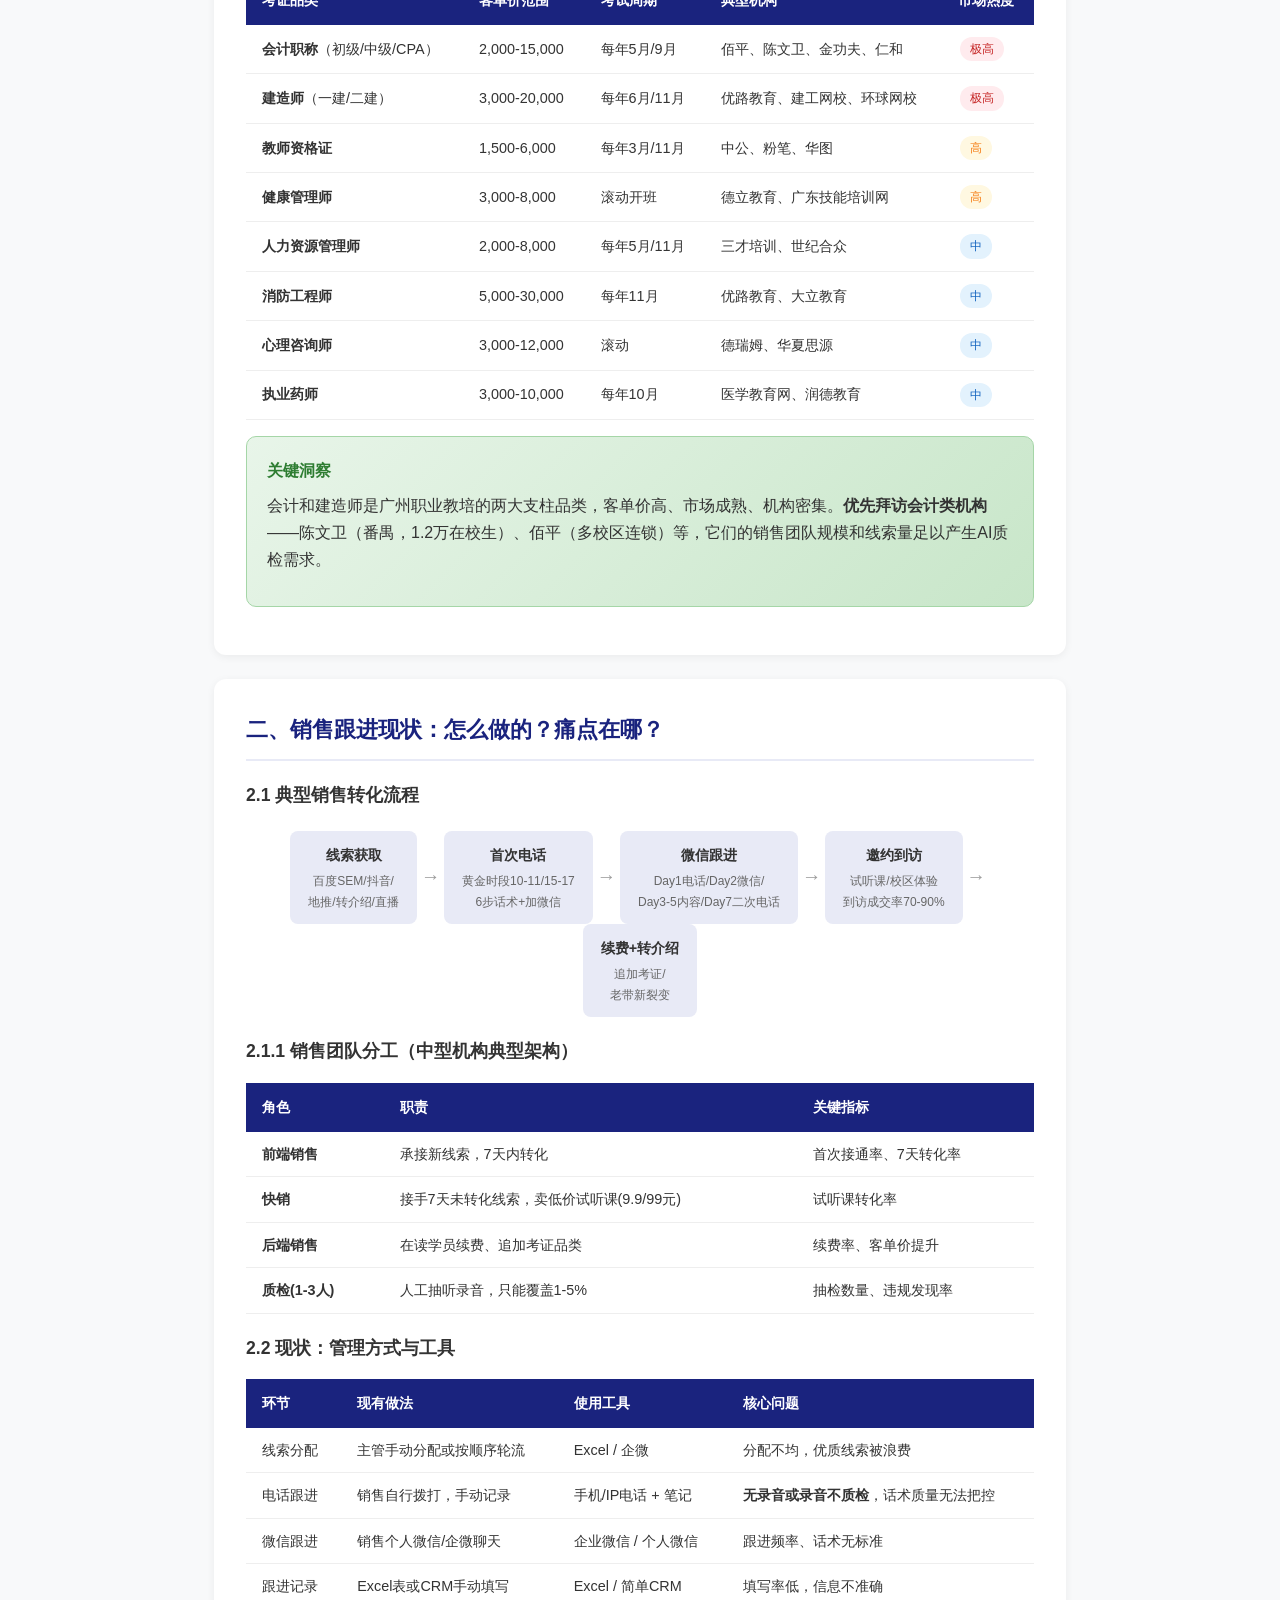
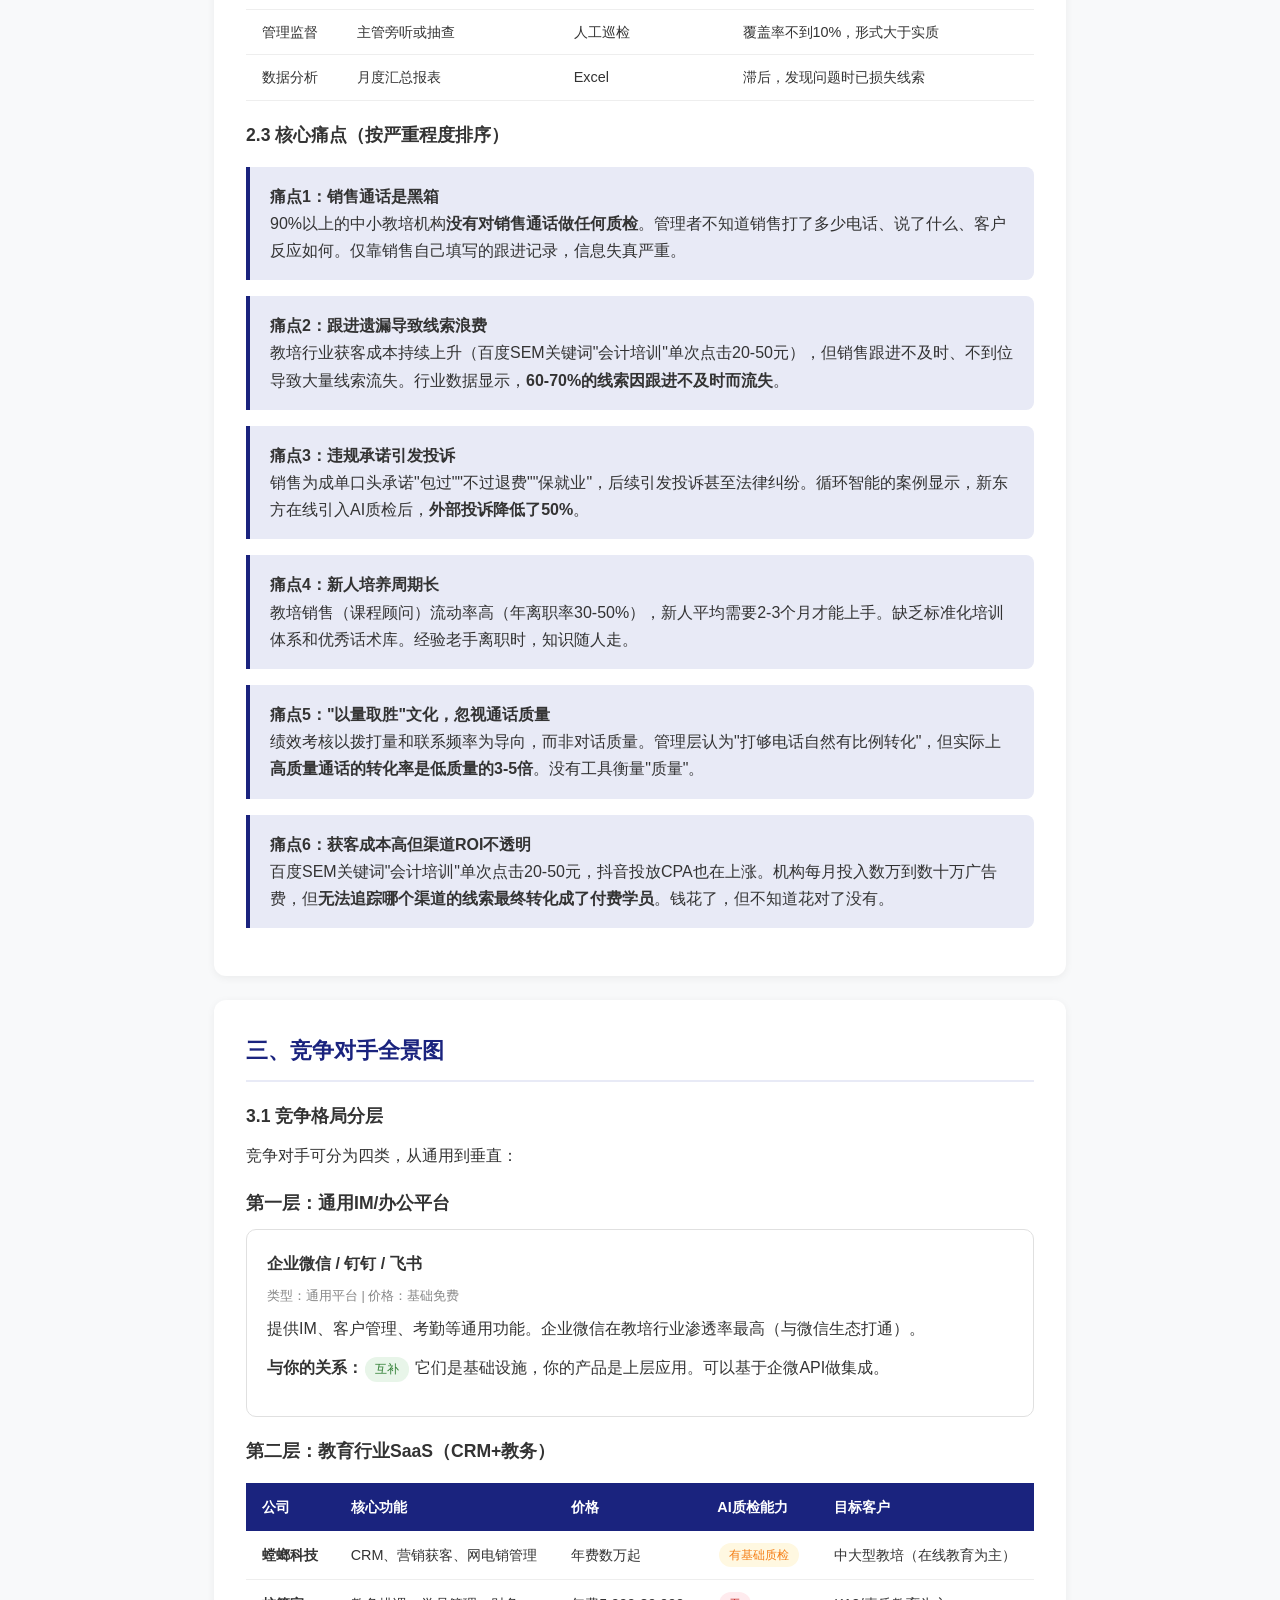
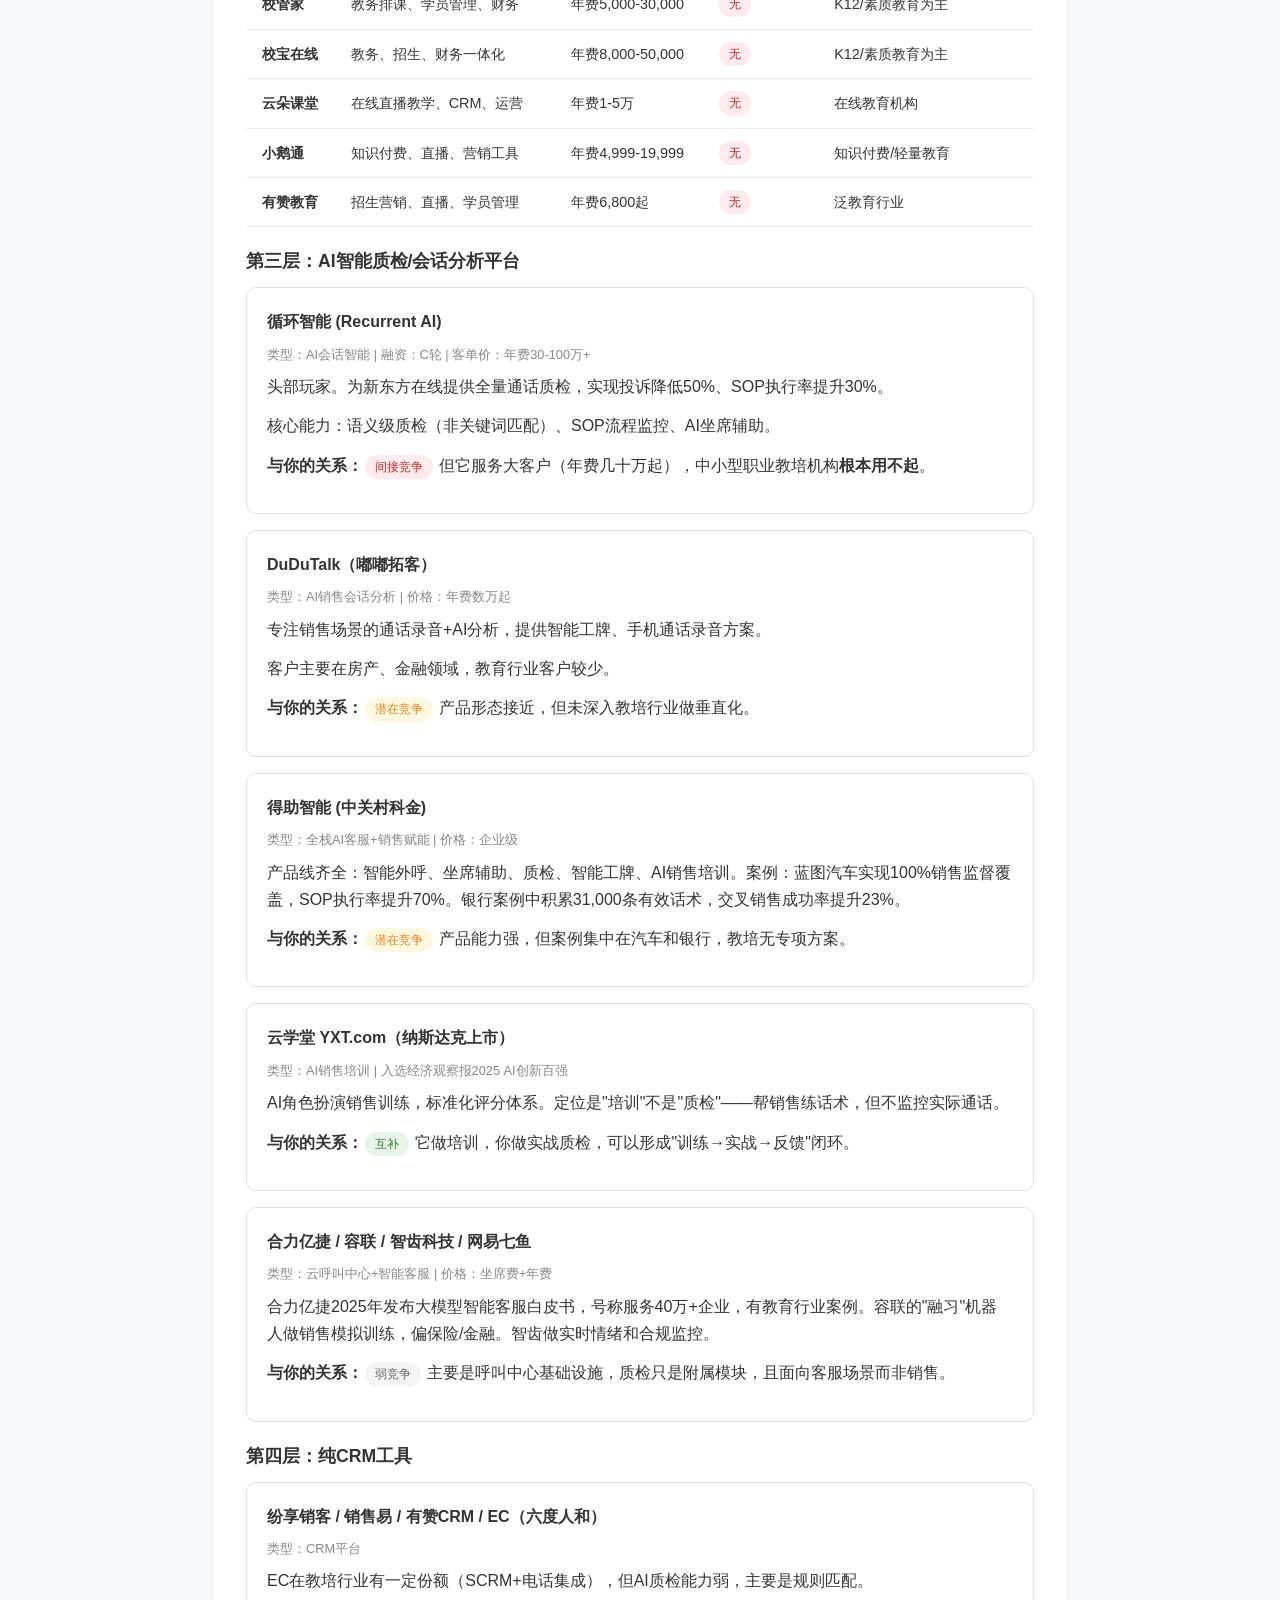
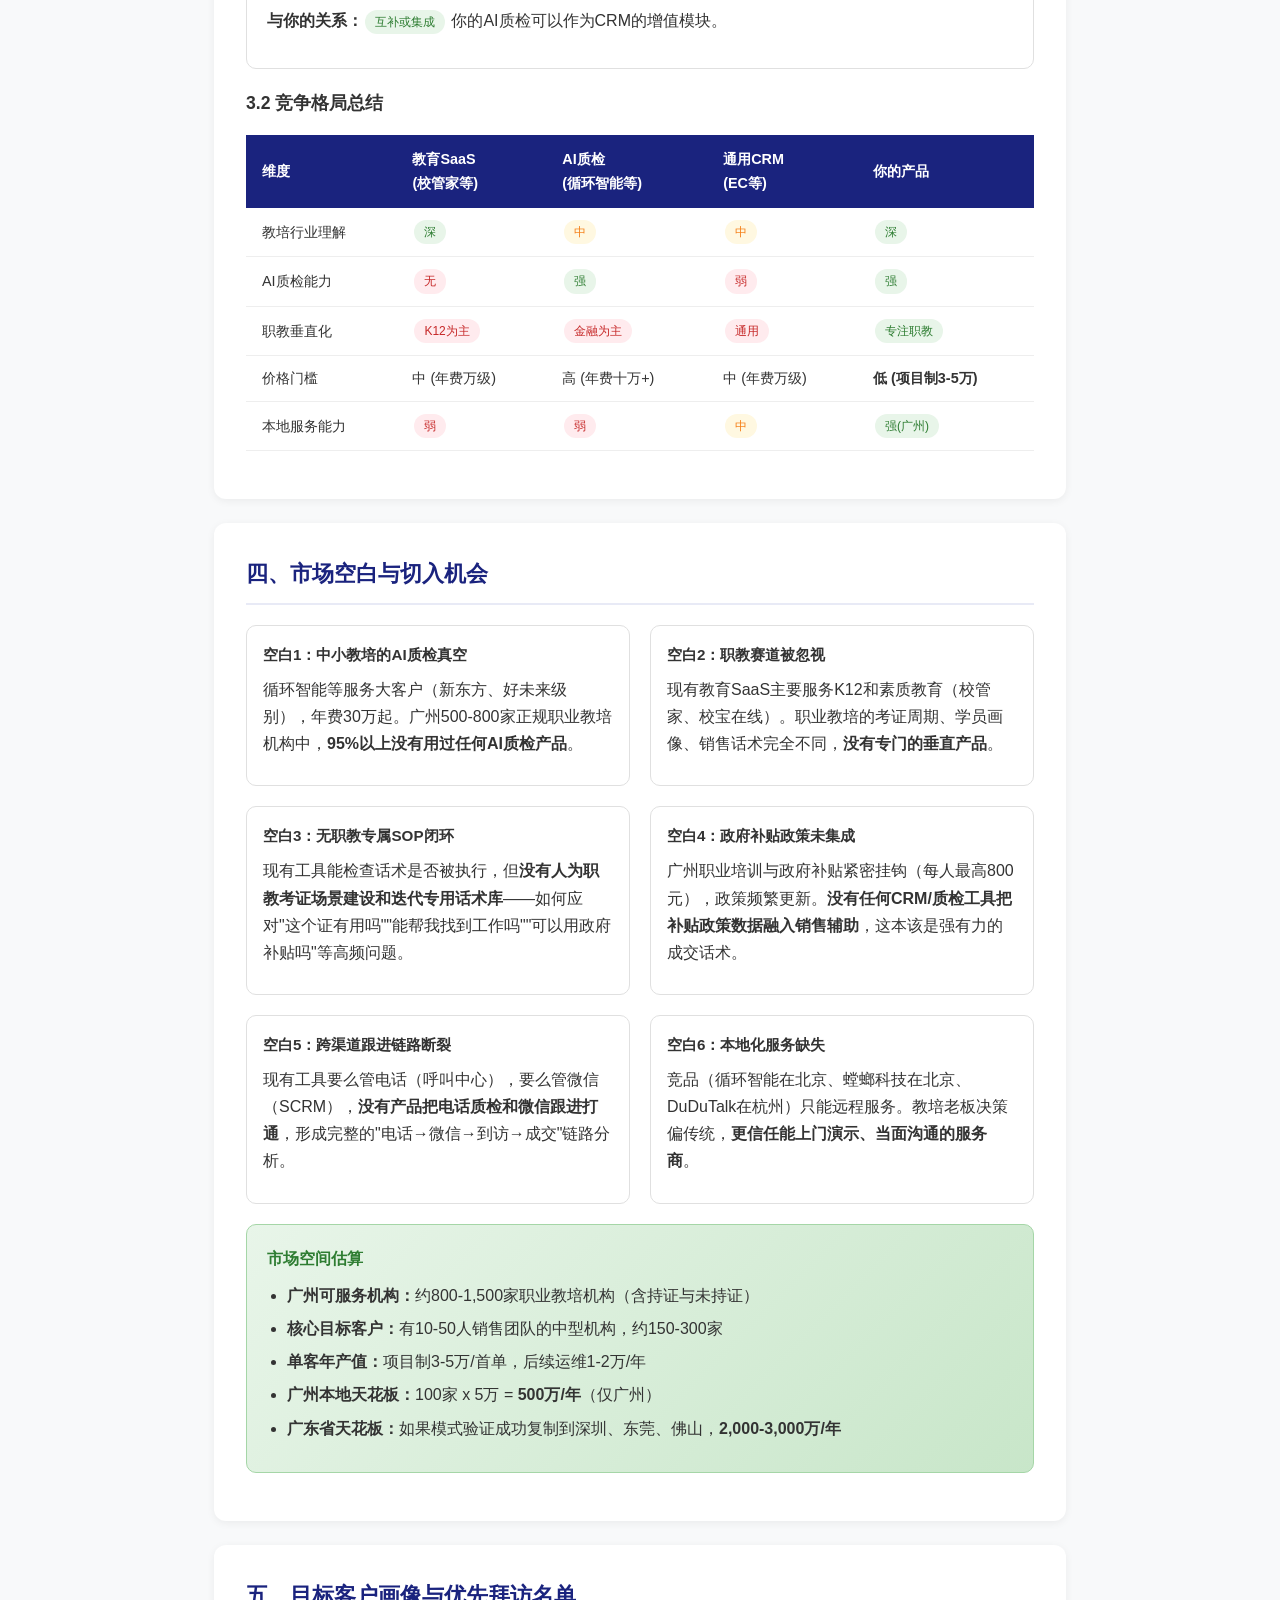
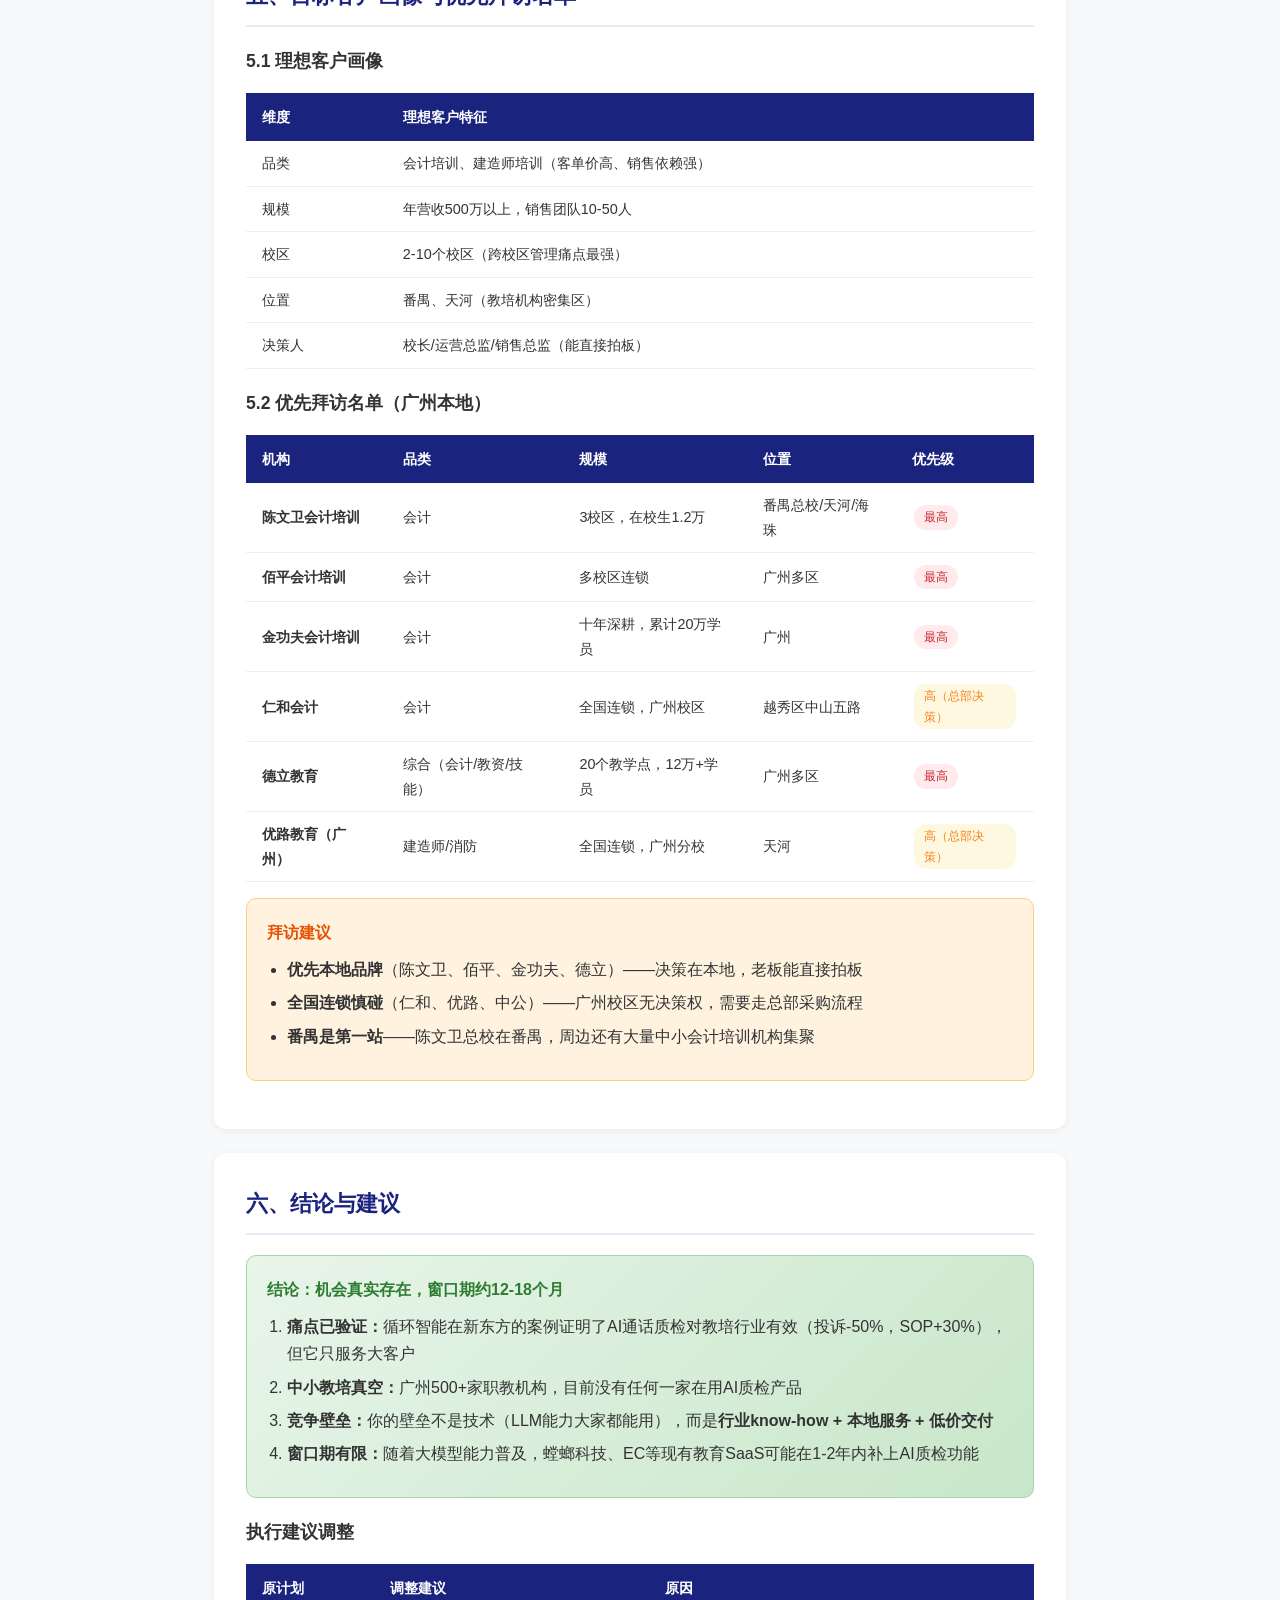
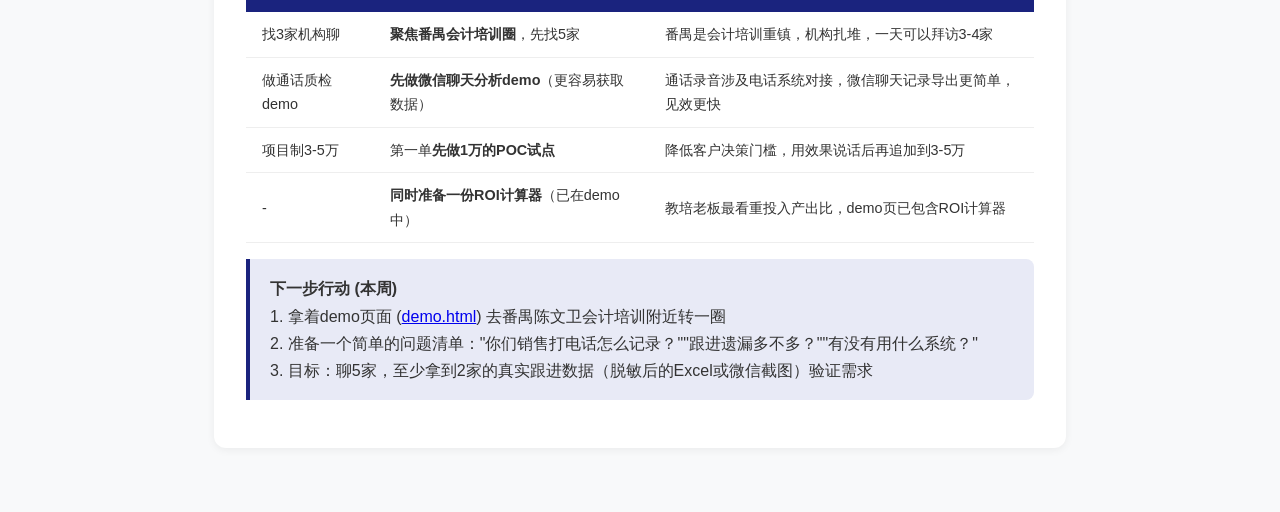
==== commit f6814462: "Update market research with detailed data from comprehensive analysis Key updates: - Precise market " ====
--- a/market-research.html
+++ b/market-research.html
@@ -93,30 +93,37 @@
 
 <div class="data-grid">
     <div class="data-card">
-        <div class="num">~1.1万亿</div>
-        <div class="label">中国职业教育市场规模 (2025)</div>
-        <div class="source">来源: 弗若斯特沙利文</div>
+        <div class="num">4,456亿</div>
+        <div class="label">非学历职业培训市场 (2023)</div>
+        <div class="source">其中技能培训1,809亿 / 考证861亿</div>
     </div>
     <div class="data-card">
-        <div class="num">9.1%</div>
-        <div class="label">年复合增长率 (2021-2026E)</div>
-        <div class="source">来源: 艾瑞咨询</div>
+        <div class="num">6,979亿</div>
+        <div class="label">2028年预测规模 (CAGR 9.4%)</div>
+        <div class="source">来源: 行业研究报告</div>
     </div>
     <div class="data-card">
-        <div class="num">~900亿</div>
-        <div class="label">广东省职业培训市场规模估算</div>
-        <div class="source">占全国约8-10%</div>
+        <div class="num">~1万亿</div>
+        <div class="label">职业教育整体市场 (2024)</div>
+        <div class="source">含学历+非学历</div>
+    </div>
+    <div class="data-card">
+        <div class="num">3,000万人</div>
+        <div class="label">2025-2027国家培训目标</div>
+        <div class="source">史上最大规模职业技能提升</div>
     </div>
 </div>
 
 <h3>1.2 广州本地机构数量</h3>
 
 <div class="highlight-box">
-    <strong>核心数据：</strong>根据天眼查/企查查数据，广州市经营范围包含"职业培训"的存续企业约 <strong>3,000-5,000家</strong>。其中：
+    <strong>核心数据：</strong>综合天眼查/企查查及政府公开数据，广州市职业技能培训机构估算约 <strong>800-1,500家</strong>（含持证与未持证）。其中：
     <ul>
-        <li>持有人社局颁发《民办学校办学许可证》的正规机构约 <strong>500-800家</strong></li>
-        <li>以"教育咨询""教育科技"注册、实际从事培训业务的约 <strong>2,000-3,000家</strong></li>
-        <li>广州市人社局2025年项目制承训单位征集范围涵盖：企业、高校、职业院校、技工院校、行业协会、职业培训机构等</li>
+        <li>广州历史普查数据：有照有证机构568家 + 无照无证368家 = 约936家（广义教培）</li>
+        <li>仅驾校一个子品类就有 <strong>162家</strong>注册机构，可推算职教品类总量远大于此</li>
+        <li>广东全省各类学校 <strong>38,200所</strong>（2023年省统计公报）</li>
+        <li>广东设立民办职业培训机构最低注册资本仅 <strong>10万元</strong>，准入门槛低，长尾机构众多</li>
+        <li>广州市人社局2025-2026年持续征集项目制承训单位，每位学员补贴最高 <strong>800元</strong></li>
     </ul>
 </div>
 
@@ -207,29 +214,42 @@
 <div class="flow-chart">
     <div class="flow-step">
         <div class="step-title">线索获取</div>
-        <div class="step-desc">百度投放/抖音/<br>转介绍/地推</div>
+        <div class="step-desc">百度SEM/抖音/<br>地推/转介绍/直播</div>
     </div>
     <span class="flow-arrow">&rarr;</span>
     <div class="flow-step">
         <div class="step-title">首次电话</div>
-        <div class="step-desc">5分钟确认意向<br>加微信</div>
+        <div class="step-desc">黄金时段10-11/15-17<br>6步话术+加微信</div>
     </div>
     <span class="flow-arrow">&rarr;</span>
     <div class="flow-step">
         <div class="step-title">微信跟进</div>
-        <div class="step-desc">发资料/朋友圈<br>持续3-15天</div>
+        <div class="step-desc">Day1电话/Day2微信/<br>Day3-5内容/Day7二次电话</div>
     </div>
     <span class="flow-arrow">&rarr;</span>
     <div class="flow-step">
         <div class="step-title">邀约到访</div>
-        <div class="step-desc">试听课/校区<br>体验</div>
+        <div class="step-desc">试听课/校区体验<br>到访成交率70-90%</div>
     </div>
     <span class="flow-arrow">&rarr;</span>
     <div class="flow-step">
-        <div class="step-title">面谈成交</div>
-        <div class="step-desc">课程介绍/<br>价格谈判/签单</div>
-    </div>
-</div>
+        <div class="step-title">续费+转介绍</div>
+        <div class="step-desc">追加考证/<br>老带新裂变</div>
+    </div>
+</div>
+
+<h3>2.1.1 销售团队分工（中型机构典型架构）</h3>
+<table>
+    <thead>
+        <tr><th>角色</th><th>职责</th><th>关键指标</th></tr>
+    </thead>
+    <tbody>
+        <tr><td><strong>前端销售</strong></td><td>承接新线索，7天内转化</td><td>首次接通率、7天转化率</td></tr>
+        <tr><td><strong>快销</strong></td><td>接手7天未转化线索，卖低价试听课(9.9/99元)</td><td>试听课转化率</td></tr>
+        <tr><td><strong>后端销售</strong></td><td>在读学员续费、追加考证品类</td><td>续费率、客单价提升</td></tr>
+        <tr><td><strong>质检(1-3人)</strong></td><td>人工抽听录音，只能覆盖1-5%</td><td>抽检数量、违规发现率</td></tr>
+    </tbody>
+</table>
 
 <h3>2.2 现状：管理方式与工具</h3>
 
@@ -301,7 +321,17 @@
 
 <div class="highlight-box">
     <strong>痛点4：新人培养周期长</strong><br>
-    教培销售（课程顾问）流动率高（年离职率30-50%），新人平均需要2-3个月才能上手。缺乏标准化培训体系和优秀话术库。
+    教培销售（课程顾问）流动率高（年离职率30-50%），新人平均需要2-3个月才能上手。缺乏标准化培训体系和优秀话术库。经验老手离职时，知识随人走。
+</div>
+
+<div class="highlight-box">
+    <strong>痛点5："以量取胜"文化，忽视通话质量</strong><br>
+    绩效考核以拨打量和联系频率为导向，而非对话质量。管理层认为"打够电话自然有比例转化"，但实际上<strong>高质量通话的转化率是低质量的3-5倍</strong>。没有工具衡量"质量"。
+</div>
+
+<div class="highlight-box">
+    <strong>痛点6：获客成本高但渠道ROI不透明</strong><br>
+    百度SEM关键词"会计培训"单次点击20-50元，抖音投放CPA也在上涨。机构每月投入数万到数十万广告费，但<strong>无法追踪哪个渠道的线索最终转化成了付费学员</strong>。钱花了，但不知道花对了没有。
 </div>
 </section>
 
@@ -398,10 +428,24 @@
 </div>
 
 <div class="competitor-card">
-    <h4>容联七陌 / 智齿科技 / 网易七鱼</h4>
-    <div class="comp-type">类型：智能客服/呼叫中心 | 价格：坐席费+年费</div>
-    <p>主要做客服场景的质检（呼入），销售外呼场景较弱。有AI质检模块但偏通用。</p>
-    <p><strong>与你的关系：</strong><span class="tag tag-gray">弱竞争</span> 面向客服场景，与销售跟进场景有本质差异。</p>
+    <h4>得助智能 (中关村科金)</h4>
+    <div class="comp-type">类型：全栈AI客服+销售赋能 | 价格：企业级</div>
+    <p>产品线齐全：智能外呼、坐席辅助、质检、智能工牌、AI销售培训。案例：蓝图汽车实现100%销售监督覆盖，SOP执行率提升70%。银行案例中积累31,000条有效话术，交叉销售成功率提升23%。</p>
+    <p><strong>与你的关系：</strong><span class="tag tag-yellow">潜在竞争</span> 产品能力强，但案例集中在汽车和银行，教培无专项方案。</p>
+</div>
+
+<div class="competitor-card">
+    <h4>云学堂 YXT.com（纳斯达克上市）</h4>
+    <div class="comp-type">类型：AI销售培训 | 入选经济观察报2025 AI创新百强</div>
+    <p>AI角色扮演销售训练，标准化评分体系。定位是"培训"不是"质检"——帮销售练话术，但不监控实际通话。</p>
+    <p><strong>与你的关系：</strong><span class="tag tag-green">互补</span> 它做培训，你做实战质检，可以形成"训练→实战→反馈"闭环。</p>
+</div>
+
+<div class="competitor-card">
+    <h4>合力亿捷 / 容联 / 智齿科技 / 网易七鱼</h4>
+    <div class="comp-type">类型：云呼叫中心+智能客服 | 价格：坐席费+年费</div>
+    <p>合力亿捷2025年发布大模型智能客服白皮书，号称服务40万+企业，有教育行业案例。容联的"融习"机器人做销售模拟训练，偏保险/金融。智齿做实时情绪和合规监控。</p>
+    <p><strong>与你的关系：</strong><span class="tag tag-gray">弱竞争</span> 主要是呼叫中心基础设施，质检只是附属模块，且面向客服场景而非销售。</p>
 </div>
 
 <h3>第四层：纯CRM工具</h3>
@@ -478,20 +522,28 @@
         <p>现有教育SaaS主要服务K12和素质教育（校管家、校宝在线）。职业教培的考证周期、学员画像、销售话术完全不同，<strong>没有专门的垂直产品</strong>。</p>
     </div>
     <div class="gap-item">
-        <h4>空白3：电话→微信的跨渠道跟进</h4>
-        <p>现有工具要么管电话（呼叫中心），要么管微信（SCRM），<strong>没有产品把电话质检和微信跟进打通</strong>，形成完整的跟进链路分析。</p>
+        <h4>空白3：无职教专属SOP闭环</h4>
+        <p>现有工具能检查话术是否被执行，但<strong>没有人为职教考证场景建设和迭代专用话术库</strong>——如何应对"这个证有用吗""能帮我找到工作吗""可以用政府补贴吗"等高频问题。</p>
     </div>
     <div class="gap-item">
-        <h4>空白4：本地化服务缺失</h4>
-        <p>SaaS产品多在北京/杭州，对广州本地机构只能远程服务。教培老板决策偏传统，<strong>更信任能上门演示、当面沟通的服务商</strong>。</p>
+        <h4>空白4：政府补贴政策未集成</h4>
+        <p>广州职业培训与政府补贴紧密挂钩（每人最高800元），政策频繁更新。<strong>没有任何CRM/质检工具把补贴政策数据融入销售辅助</strong>，这本该是强有力的成交话术。</p>
+    </div>
+    <div class="gap-item">
+        <h4>空白5：跨渠道跟进链路断裂</h4>
+        <p>现有工具要么管电话（呼叫中心），要么管微信（SCRM），<strong>没有产品把电话质检和微信跟进打通</strong>，形成完整的"电话→微信→到访→成交"链路分析。</p>
+    </div>
+    <div class="gap-item">
+        <h4>空白6：本地化服务缺失</h4>
+        <p>竞品（循环智能在北京、螳螂科技在北京、DuDuTalk在杭州）只能远程服务。教培老板决策偏传统，<strong>更信任能上门演示、当面沟通的服务商</strong>。</p>
     </div>
 </div>
 
 <div class="verdict">
     <h4>市场空间估算</h4>
     <ul>
-        <li><strong>广州可服务机构：</strong>约500-800家正规职业教培机构（含连锁分校区数量更多）</li>
-        <li><strong>核心目标客户：</strong>有10人以上销售团队的中型机构，约100-200家</li>
+        <li><strong>广州可服务机构：</strong>约800-1,500家职业教培机构（含持证与未持证）</li>
+        <li><strong>核心目标客户：</strong>有10-50人销售团队的中型机构，约150-300家</li>
         <li><strong>单客年产值：</strong>项目制3-5万/首单，后续运维1-2万/年</li>
         <li><strong>广州本地天花板：</strong>100家 x 5万 = <strong>500万/年</strong>（仅广州）</li>
         <li><strong>广东省天花板：</strong>如果模式验证成功复制到深圳、东莞、佛山，<strong>2,000-3,000万/年</strong></li>
